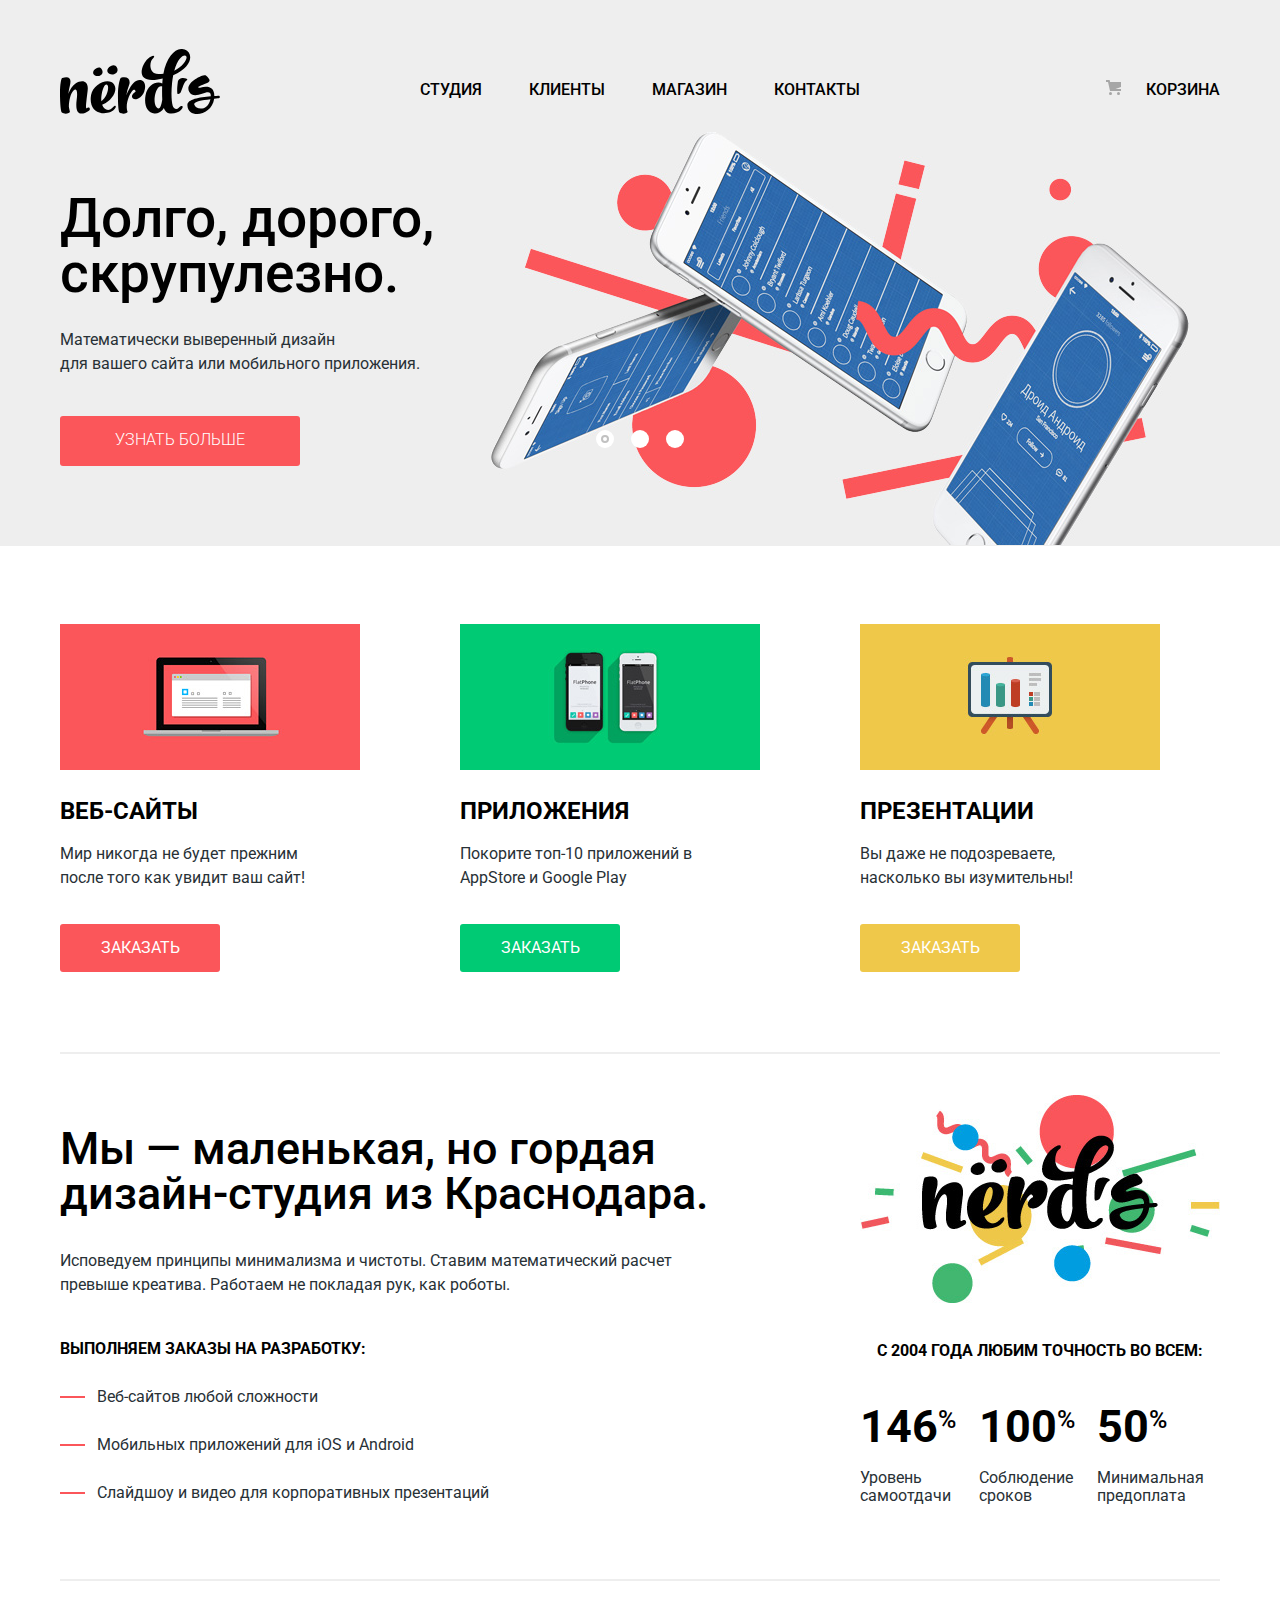
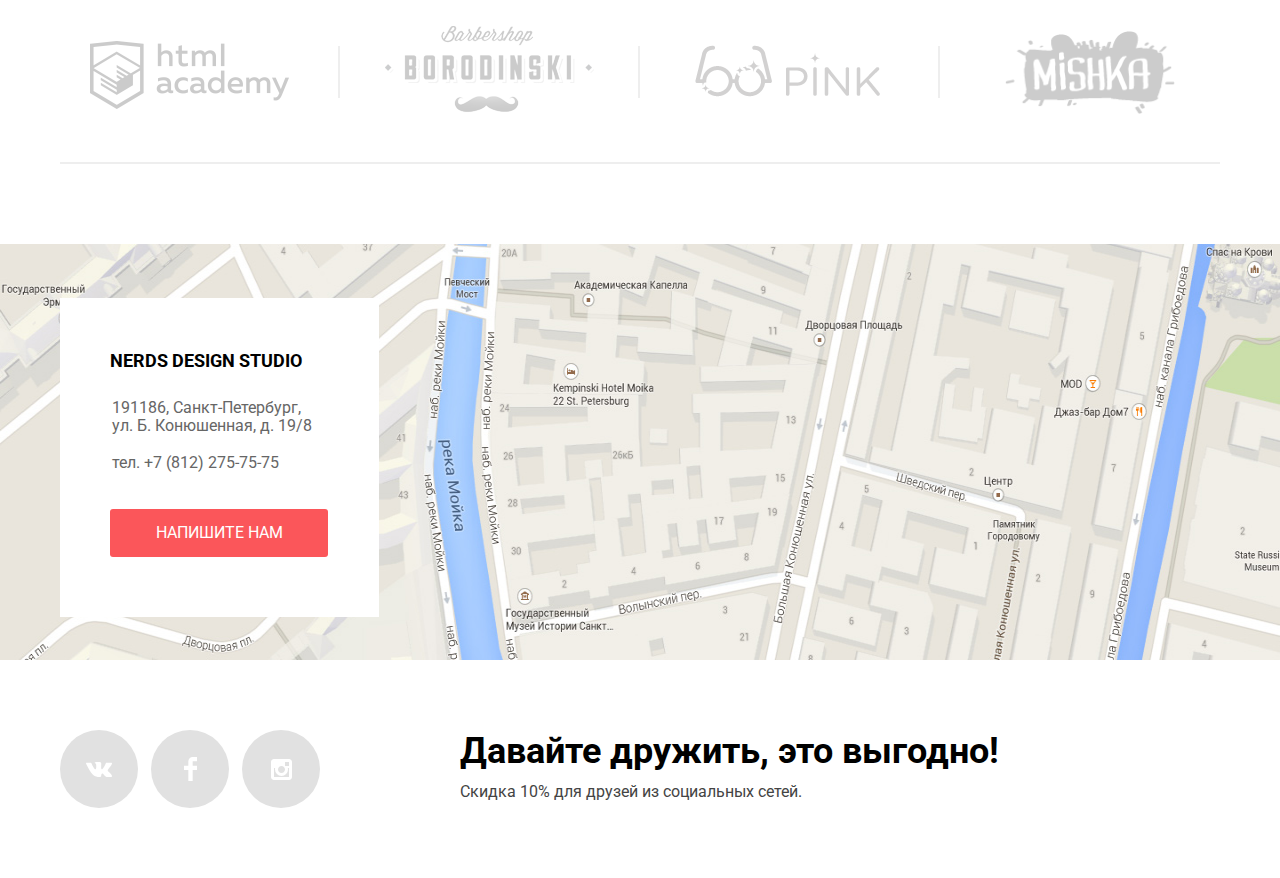
==== index.html @ dc2306a4 "переименовала файлы min" ====
<!DOCTYPE html>
<html lang="ru">
  <head>
    <meta charset="utf-8">
    <title>HTML Academy: Нёрдс</title>
    <link href="https://fonts.googleapis.com/css?family=Roboto:400,500,700&amp;subset=cyrillic" rel="stylesheet">
    <link href="css/normalize.css" rel="stylesheet">
    <link href="css/style.min.css" rel="stylesheet">
  </head>
  <body>
    <header class="main-header">
      <div class="container">
        <nav class="main-navigation">
          <a class="nerds-logo">
            <img src="img/svg-nerds/nerds-logo.svg" width="160" height="65" alt="Логотип дизайнерской студии Nerd's">
          </a>
          <ul class="main-navigation-list">
            <li class="main-navigation-item">
              <a class="main-navigation-link" href="#">Студия</a>
            </li>
            <li class="main-navigation-item">
              <a class="main-navigation-link" href="#">Клиенты</a>
            </li>
            <li class="main-navigation-item">
              <a class="main-navigation-link" href="catalog.html">Магазин</a>
            </li>
            <li class="main-navigation-item">
              <a class="main-navigation-link" href="#">Контакты</a>
            </li>
          </ul>
          <ul class="cart-navigation-list">
            <li>
              <a class="cart-navigation-link" href="#">Корзина</a>
            </li>
          </ul>
        </nav>
        <section class="preview">
          <h2 class="visually-hidden">Наши принципы</h2>
          <div class="container-slider container">
            <input type="radio" id="btn-first" name="toggle" checked>
            <input type="radio" id="btn-second" name="toggle">
            <input type="radio" id="btn-third" name="toggle">
          <div class="container-slider-controls">
            <label for="btn-first"></label>
            <label for="btn-second"></label>
            <label for="btn-third"></label>
          </div>
          <div class="slider-items">
            <div class="slider-item">
              <section class="features">
                <div class="slide-wrapper">
                  <h3 class="features-header">Долго, дорого, скрупулезно.</h3>
                  <p class="text text-slider">Математически выверенный дизайн <br> для вашего сайта или мобильного
                    приложения.</p>
                  <a class="button slider-button" href="#">Узнать больше</a>
                </div>
                <div class="slide-img-wrapper">
                  <img src="img/slide1.jpg" width="698" height="413" alt="Картинка первого слайда">
                </div>
              </section>
            </div>
            <div class="slider-item">
              <section class="features">
                <div class="slide-wrapper">
                  <h3 class="features-header">Любим математику как никто другой</h3>
                  <p class="text">Никакого креатива, только математические формулы для расчета идеальных пропорций.</p>
                  <a class="button slider-button" href="#">Узнать больше</a>
                </div>
                <div class="slide-img-wrapper">
                  <img src="img/slide2.jpg" width="649" height="430" alt="Картинка второго слайда">
                </div>
              </section>
            </div>
            <div class="slider-item">
              <section class="features">
                <div class="slide-wrapper">
                  <h3 class="features-header">Только ночь, только хардкор</h3>
                  <p class="text">Работать днем, как все? Мы против этого. Ближе к полуночи работа только начинается.</p>
                  <a class="button slider-button" href="#">Узнать больше</a>
                </div>
                <div class="slide-img-wrapper">
                  <img src="img/slide3.jpg" width="759" height="411" alt="Картинка третьего слайда">
                </div>
              </section>
            </div>
          </div>
        </section>
      </div>
    </header>
    <main>
      <h1 class="visually-hidden">Дизайн-студия Nerd's</h1>
      <div class="container">
        <section class="cards-wrapper container">
          <h2 class="visually-hidden">Наши работы</h2>
          <ul class="cards-wrapper-list">
            <li class="cards-wrapper-item">
              <div class="cards-image">
                <img src="img/webheader.jpg" width="300" height="146" alt="Веб-сайты">
              </div>
              <h3>Веб-сайты</h3>
              <p class="text">Мир никогда не будет прежним после того как увидит ваш сайт!</p>
              <a class="button button-red" href="#">Заказать</a>
            </li>
            <li class="cards-wrapper-item">
              <div class="cards-image">
                <img src="img/appheader.jpg" width="300" height="146" alt="Приложения">
              </div>
              <h3>Приложения</h3>
              <p class="text">Покорите топ-10 приложений в AppStore и Google Play</p>
              <a class="button button-green" href="#">Заказать</a>
            </li>
            <li class="cards-wrapper-item">
              <div class="cards-image">
                <img src="img/presentheader.jpg" width="300" height="146" alt="Презентации">
              </div>
              <h3>Презентации</h3>
              <p class="text">Вы даже не подозреваете, насколько вы изумительны!</p>
              <a class="button button-yellow" href="#">Заказать</a>
            </li>
          </ul>
        </section>
        <section class="about-us container">
          <h2 class="visually-hidden">О нас</h2>
          <div class="about-us-left">
            <h3>Мы &#8212; маленькая, но гордая дизайн-студия из Краснодара.</h3>
            <p class="text">Исповедуем принципы минимализма и чистоты. Ставим математический расчет превыше креатива. Работаем не покладая рук, как роботы.</p>
            <p class="text-bold">Выполняем заказы на разработку:</p>
            <ul class="about-us-list">
              <li class="text text-order">Веб-сайтов любой сложности</li>
              <li class="text text-order">Мобильных приложений для iOS и Android</li>
              <li class="text text-order">Слайдшоу и видео для корпоративных презентаций</li>
            </ul>
          </div>
          <div class="about-us-right">
            <img src="img/nerds-illustration.jpg" width="360" height="208" alt="Логотип Nerds">
            <p class="text-bold">С 2004 года любим точность во всем:</p>
            <ul class="our-advantages-list">
              <li>
                <p class="numbers">146
                  <span class="sup">%</span>
                </p>
                <p class="text text-small">Уровень самоотдачи</p>
              </li>
              <li>
                <p class="numbers">100
                  <span class="sup">%</span>
                </p>
                <p class="text text-small">Соблюдение сроков</p>
              </li>
              <li>
                <p class="numbers">50
                  <span class="sup">%</span>
                </p>
                <p class="text text-small">Минимальная предоплата</p>
              </li>
            </ul>
          </div>
        </section>
        <section class="partners">
          <h2 class="visually-hidden">Наши партнеры</h3>
          <ul class="partners-list">
            <li class="partners-item">
              <a class="partners-link" href="https://htmlacademy.ru/intensive/htmlcss">
                <img src="img/htmlacademy.png" width="199" height="68" alt="Логотип htmlacademy">
              </a>
            </li>
            <li class="partners-item partners-item-line">
              <a class="partners-link partners-link-1" href="#">
                <img src="img/borodinski.png" width="209" height="90" alt="Логотип barbershop Borodinski">
              </a>
            </li>
            <li class="partners-item partners-item-line">
              <a class="partners-link partners-link-2" href="#">
                <img src="img/pink.png" width="185" height="52" alt="Логотип Pink">
              </a>
            </li>
            <li class="partners-item partners-item-line">
              <a class="partners-link partners-link-3" href="#">
                <img src="img/mishka.png" width="173" height="84" alt="Логотип Mishka">
              </a>
            </li>
          </ul>
        </section>
      </div>
      <section class="contacts-wrapper">
        <h2 class="visually-hidden">Контактная информация</h2>
        <div class="map">
          <iframe src="https://www.google.com/maps/embed?pb=!1m18!1m12!1m3!1d1998.6037999040354!2d30.322010416394033!3d59.938716271971415!2m3!1f0!2f0!3f0!3m2!1i1024!2i768!4f13.1!3m3!1m2!1s0x4696310fca5ba729%3A0xea9c53d4493c879f!2sBolshaya+Konyushennaya+ul.%2C+19%2C+Sankt-Peterburg%2C+Russia%2C+191186!5e0!3m2!1sen!2s!4v1441888483426" width="1440" height="440" allowfullscreen></iframe>
          <figure class="map-image">
            <img class="map-image-item" src="img/map.jpg" width="1440" height="416" alt="адрес">
          </figure>
        </div>
        <div class="container">
          <section class="contacts">
            <h3>NERDS DESIGN STUDIO</h3>
            <p class="contacts-text text-small">191186, Санкт-Петербург, ул. Б. Конюшенная, д. 19/8</p>
            <p class="contacts-text text-small">тел. +7 (812) 275-75-75</p>
            <a class="button contacts-button" href="#">Напишите нам</a>
          </section>
        </div>
      </section>
    </main>
    <footer class="main-footer">
      <section class="footer-social container">
        <ul class="footer-social-list">
          <li>
            <a class="footer-social-link" href="#">
              <span class="visually-hidden">Вконтакте</span>
              <img src="img/svg-nerds/vk-icon.svg" width="26" height="15" alt="ВКонтакте">
            </a>
          </li>
          <li>
            <a class="footer-social-link" href="#">
              <span class="visually-hidden">Фейсбук</span>
              <img src="img/svg-nerds/fb-icon.svg" width="13" height="22" alt="Фейсбук">
            </a>
          </li>
          <li>
            <a class="footer-social-link" href="#">
              <span class="visually-hidden">Инстаграм</span>
              <img src="img/svg-nerds/insta-icon.svg" width="21" height="21" alt="Инстаграм">
            </a>
          </li>
        </ul>
        <div class="footer-social-wrapper">
          <p class="footer-social-main">Давайте дружить, это выгодно!</p>
          <p class="footer-social-text">Скидка 10% для друзей из социальных сетей.</p>
        </div>
      </section>
    </footer>
    <section class="modal modal-write-us">
      <div class="write-us-wrapper">
        <h2 class="write-us-title">Напишите нам</h2>
        <form class="write-us-form" action="https://echo.htmlacademy.ru" method="post">
          <p class="write-us-item">
            <label for="write-us-name">Ваше имя:</label>
            <input id="write-us-name" type="text" name="name" placeholder="Имя Фамилия">
          </p>
          <p class="write-us-item">
            <label for="write-us-email">Ваш e-mail:</label>
            <input id="write-us-email" type="email" name="email" placeholder="email@example.com">
          </p>
          <p class="write-us-item">
            <label for="write-us-letter">Текст письма:</label>
            <textarea id="write-us-letter" name="text">В свободной форме</textarea>
          </p>
          <button class="button write-us-button" type="submit">Отправить</button>
        </form>
        <button class="modal-close" type="button">Закрыть</button>
      </div>
    </section>
    <script src="js/popup.min.js"></script>
  </body>
</html>
---- css/style.min.css ----
.button,.by-feature a,.cards-wrapper h3,.cart-navigation-link,.contacts h3,.form legend,.item-info h3,.main-navigation-link,.pagination-item a,.text-bold,.text-filter span{text-transform:uppercase}.button,.footer-social-link,.pagination-item a,.partners-link,.projects-item,.text-sorting-link:not([href]),a{text-decoration:none}.cart-navigation-link::before,.main-navigation-link:not([href])::after,.modal-close::before,.partners-item-line::before,.project-header,.text-order:before{content:""}body{margin:0;padding:0;font-size:16px;line-height:18px;font-family:Roboto,Arial,sans-serif;color:#000;background-color:#fff}img{max-width:100%;height:auto}.visually-hidden:not(:focus):not(:active),input[type=checkbox].visually-hidden,input[type=radio].visually-hidden{position:absolute;width:1px;height:1px;margin:-1px;padding:0;overflow:hidden;white-space:nowrap;border:0;clip:rect(0,0,0,0);-webkit-clip-path:inset(100%);clip-path:inset(100%)}.container{width:1160px;margin:0 auto}.container-slider,.main-header{background-color:#eee}.main-header{padding-top:49px}.main-navigation{display:flex}.cart-navigation-list,.main-navigation-list{display:flex;margin:0 0 0 200px;padding:26px 0 0;list-style:none}.main-navigation-list{justify-content:space-between;width:440px}.cart-navigation-list{justify-content:flex-end;width:160px}.cart-navigation-link,.main-navigation-link{font-weight:500;font-size:16px;line-height:30px;color:#000;text-decoration:none}.cart-navigation-link:focus,.cart-navigation-link[href]:hover,.main-navigation-link:focus,.main-navigation-link[href]:hover{color:#fb565a}.cart-navigation-link[href]:active,.main-navigation-link[href]:active{color:#a6a6a6}.main-navigation-link:not([href]){position:relative}.main-navigation-link:not([href])::after{position:absolute;bottom:0;left:0;display:block;width:100%;height:2px;margin-bottom:-10px;background-color:#fb565a}.cart-navigation-list .cart-navigation-link{position:relative;padding-left:40px}.cart-navigation-link::before{position:absolute;top:0;left:0;width:15px;height:15px;background-image:url(../img/svg-nerds/cart-icon.svg);background-repeat:no-repeat;background-position:0 0}.cards-wrapper-list li:nth-child(1),.cards-wrapper-list li:nth-child(2),.cards-wrapper-list li:nth-child(3){background-repeat:no-repeat;background-position:top left}.container-slider{position:relative;width:1160px;min-height:428px}.container-slider input[type=radio]{position:absolute;z-index:100;opacity:0}.container-slider-controls{position:absolute;bottom:98px;left:50%;z-index:1000;display:flex;justify-content:space-between;width:88px;height:18px;margin-left:-44px}.container-slider-controls label{position:relative;display:inline-block;width:18px;height:18px;vertical-align:top;background-color:#fff;border-radius:50%;cursor:pointer}#btn-first:checked~.container-slider-controls label[for=btn-first]::after,#btn-second:checked~.container-slider-controls label[for=btn-second]::after,#btn-third:checked~.container-slider-controls label[for=btn-third]::after{content:"";position:absolute;top:5px;left:5px;width:4px;height:4px;background-color:#fff;border:2px solid #c1c1c1;border-radius:50%}.features,.slider-item{width:100%;height:100%}.slider-item{position:absolute;top:0;left:0;display:none}.features{position:relative;display:flex}.slide-wrapper{position:absolute;top:0;z-index:2;width:530px;padding-top:73px}.slide-img-wrapper{position:absolute;top:5px;right:20px;left:400px;z-index:0;display:flex;justify-content:center;align-items:center;width:760px;min-height:430px}#btn-first:checked~.slider-items .slider-item:nth-child(1),#btn-second:checked~.slider-items .slider-item:nth-child(2),#btn-third:checked~.slider-items .slider-item:nth-child(3){display:block}.features-header{margin:0;font-weight:500;font-size:55px;line-height:55px;color:#000}.text{margin:0;font-weight:400;font-size:16px;line-height:24px;color:#283136}.slider-item h3{margin-bottom:27px}.slider-item p{margin-bottom:40px}.button{display:flex;flex-wrap:wrap;justify-content:center;width:200px;padding:15px 0;font:inherit;font-size:16px;line-height:18px;text-align:center;color:#fff;background-color:#fb565a;border:none;border-radius:3px}.button-green:active,.button-red:active,.button-yellow:active,.button:active{color:rgba(255,255,255,.3);box-shadow:inset 0 3px 0 rgba(0,1,1,.1)}.about-us,.partners{border-top:2px solid #eee}.button:focus,.button:hover{background-color:#e74246}.button:active{background-color:#d7373b}.slider-button{width:240px;height:20px;font-weight:300;text-align:center}.button-red{width:160px}.button-red:focus,.button-red:hover{background-color:#e74246}.button-red:active{background-color:#d7373b}.button-green{width:160px;background-color:#00ca74}.button-green:focus,.button-green:hover{background-color:#00bc6c}.button-green:active{background-color:#00aa62}.button-yellow{width:160px;background-color:#efc84a}.button-yellow:focus,.button-yellow:hover{background-color:#eab534}.button-yellow:active{background-color:#e5a722}.cards-wrapper{padding-top:78px;padding-bottom:80px}.cards-wrapper h3{margin:22px 0 16px;font-weight:700;font-size:24px;line-height:30px}.cards-wrapper p{width:255px;margin:0;padding-bottom:34px}.cards-wrapper-list{display:flex;margin:0;padding:0;list-style:none}.cards-wrapper-list li{width:300px;min-height:348px;margin-left:100px}.cards-wrapper-list li:nth-child(1){margin-left:0}.about-us{display:flex;flex-direction:row;justify-content:space-between;align-items:center;width:1160px;margin:auto;padding-bottom:74px}.about-us-left{width:660px}.about-us h3{margin:0 0 33px;padding-top:72px;font-weight:500;font-size:45px;line-height:45px}.text-bold{margin:40px 0 24px;font-weight:700;font-size:16px;line-height:24px}.about-us-list{margin:0;padding:0;list-style:none}.about-us-list li{margin-bottom:24px;padding-left:42px}.about-us-list li:last-child{margin-bottom:0}.about-us-right{width:360px;padding-top:40px}.about-us-right .text-bold{margin-top:32px;text-align:center}.text-order{position:relative;margin:0 0 24px -5px;padding:0}.text-order:before{position:absolute;top:11px;left:5px;width:25px;height:2px;background-color:#fb565a}.text-small{font-size:16px;line-height:18px}.sup{position:absolute;top:-7px;font-weight:500;font-size:25px}.our-advantages-list{display:flex;justify-content:space-between;width:345px;margin:0;padding:7px 0 0;list-style:none}.our-advantages-list li{width:100px}.our-advantages-list li:last-child{width:108px}.numbers{position:relative;margin:0 0 10px;font-weight:700;font-size:45px;line-height:65px;white-space:nowrap}.partners{margin:0 0 80px;padding-top:40px;padding-bottom:42px;border-bottom:2px solid #eee}.partners-list{display:flex;flex-wrap:wrap;margin:0;padding:0;list-style:none}.partners-link{display:block;margin-top:20px;padding:0 30px;opacity:.2}.partners-item{position:relative;width:260px;margin:0 40px 0 0;padding:0}.partners-item:first-child{margin-left:0}.partners-item:last-child{margin-right:0}.partners-link:focus,.partners-link:hover{opacity:1}.partners-link:active{opacity:.1}.partners-link-1{display:block;margin-top:5px;padding:0 25px}.partners-link-2{display:block;margin-top:24px;padding:0 35px}.partners-link-3{display:block;margin-top:10px;padding:0 45px}.partners-item-line::before{position:absolute;top:25px;left:-22px;width:2px;height:52px;background-color:#eee}.contacts-wrapper,.map{position:relative}.contacts-wrapper-catalog{padding-top:60px}.map{height:416px}.map iframe{position:absolute;z-index:2;width:100%;height:416px;border:none}.map-image{width:100%;height:100%;margin:0;padding:0;vertical-align:middle;text-align:center}.map-image-item{height:416px}.contacts{position:absolute;top:54px;z-index:5;box-sizing:border-box;width:319px;height:319px;padding:0 50px;background-color:#fff}.contacts-catalog{margin-top:60px}.contacts h3{margin:48px 0 23px;font-weight:700;font-size:18px;line-height:30px}.contacts-text{margin:0 0 19px;padding-right:5px;padding-left:2px;font-weight:400;font-size:16px;line-height:18px;color:#666}.contacts-button{width:218px;margin-top:37px}.catalog-footer{margin-top:60px}.footer-social{display:flex;padding:70px 0}.footer-social-list{display:flex;justify-content:space-between;width:260px;margin:0 140px 0 0;padding:0;list-style:none}.footer-social-link{display:flex;justify-content:center;align-items:center;width:78px;height:78px;background-color:#e1e1e1;border-radius:50%}.footer-social-link:focus,.footer-social-link:hover{background-color:#e74246}.footer-social-link:active{background-color:#d7373b;box-shadow:inset 0 3px 0 0 #c13135}.footer-social-link:active img{opacity:.3}.footer-social-wrapper{width:560px}.footer-social-main{margin:3px 0 12px;font-weight:700;font-size:36px;line-height:36px;color:#000}.footer-social-text{margin:0;font-weight:400;font-size:16px;line-height:22px;color:#444}.nerds-logo[href]:focus,.nerds-logo[href]:hover{opacity:.8}.nerds-logo[href]:active{opacity:.3}.caption-catalog{padding-top:73px;padding-bottom:110px;text-align:center;background-color:#eee}.catalog-main-wrapper{display:flex;padding-top:58px;padding-bottom:60px}.form{width:260px;margin-right:140px}.fieldset-wrapper-first{margin-top:-5px;text-transform:uppercase}.form fieldset{margin:0;padding:0;border:none}.form ul{margin:0;padding:0;list-style:none}.filter-scroll-range{width:260px;margin-top:50px;margin-bottom:52px}.filter-scroll-controls{position:relative;height:80px;margin-bottom:15px;padding:0 20px;overflow:hidden;background-color:#eee;border-radius:5px}.filter-scroll-controls .scale{height:2px;margin-top:39px;background-color:#d7dcde}.filter-scroll-controls .bar{height:2px;background-color:#00ca74}.bar{width:70%}.filter-scroll-controls .toggle{position:absolute;top:30px;left:18px;width:4px;height:4px;background-color:#ababab;border:8px solid #fff;border-radius:50%;box-shadow:0 2px 1px 0 #cfcfcf;cursor:pointer}.filter-scroll-controls .max-toggle{left:160px}.price-controls{display:flex;justify-content:space-between}.price-controls input{width:60px;margin-left:10px;padding:8px 10px;font:inherit;font-weight:400;font-size:16px;line-height:22px;text-align:center;color:#283136;background:#f1f1f1;border:none;border-radius:5px}.fieldset-wrapper-second{margin-bottom:45px}.filter-input{margin-top:19px;padding-left:36px}.filter-input-radio{position:relative}.filter-input-radio:focus,.filter-input-radio:hover{color:#000}.filter-input-radio:disabled{color:rgba(40,49,54,.3)}.filter-input-radio input[type=radio]+.radio-indicator{position:absolute;top:-3px;left:-36px;width:25px;height:25px;background-image:url(../img/svg-nerds/radio-off.svg);background-repeat:no-repeat;background-position:0 0;opacity:.4}.filter-input-radio input[type=radio]:focus+.radio-indicator,.filter-input-radio input[type=radio]:hover+.radio-indicator{opacity:1}.filter-input-radio input[type=radio]:disabled+.radio-indicator{opacity:.1}.filter-input-radio input[type=radio]:checked+.radio-indicator{position:absolute;top:-3px;left:-36px;width:25px;height:25px;background-image:url(../img/svg-nerds/radio-on.svg);background-repeat:no-repeat;background-position:0 0;opacity:.4}.filter-input-radio input[type=radio]:checked:focus+.radio-indicator,.filter-input-radio input[type=radio]:checked:hover+.radio-indicator{opacity:1}.filter-input-radio input[type=radio]:checked:disabled+.radio-indicator{opacity:.1}.filter-input-checkbox{position:relative}.filter-input-checkbox:focus,.filter-input-checkbox:hover{color:#000}.filter-input-checkbox:disabled{color:rgba(40,49,54,.3)}.filter-input-checkbox input[type=checkbox]+.checkbox-indicator{position:absolute;top:-2px;left:-36px;width:23px;height:23px;background-image:url(../img/svg-nerds/checkbox-off.svg);background-repeat:no-repeat;background-position:0 0;opacity:.4}.filter-input-checkbox input[type=checkbox]:focus+.checkbox-indicator,.filter-input-checkbox input[type=checkbox]:hover+.checkbox-indicator{opacity:1}.filter-input-checkbox input[type=checkbox]:disabled+.checkbox-indicator{opacity:.1}.filter-input-checkbox input[type=checkbox]:checked+.checkbox-indicator{position:absolute;top:-2px;left:-36px;width:27px;height:23px;background-image:url(../img/svg-nerds/checkbox-on.svg);background-repeat:no-repeat;background-position:0 0;opacity:.4}.presentation-item,.presentation-item:hover{background-position:top left;background-repeat:no-repeat}.filter-input-checkbox input[type=checkbox]:checked:focus+.checkbox-indicator,.filter-input-checkbox input[type=checkbox]:checked:hover+.checkbox-indicator{opacity:1}.filter-input-checkbox input[type=checkbox]:checked:disabled+.checkbox-indicator{opacity:.1}.form legend{font-weight:700;font-size:18px;line-height:30px}.form label{font-weight:400;font-size:16px;line-height:20px;color:#283136}.button-form{width:258px;margin:50px 40px 0 0;padding-right:10px;padding-left:9px;font-weight:500;color:#000;background-color:#eee}.button-form:focus,.button-form:hover{background-color:#dfdfdf}.button-form:active{color:rgba(0,0,0,.3);background-color:#d5d5d5;outline:0;box-shadow:inset 0 3px 0 rgba(0,1,1,.1)}.container-wrapper{display:flex;flex-basis:360px;justify-content:space-between;align-items:baseline;-webkit-box-align:baseline;-webkit-box-pack:justify;-ms-flex-align:baseline;-ms-flex-pack:justify;-ms-flex-preferred-size:360px}.text-sort{display:flex;margin:0;padding:0;list-style:none}.text-filter{display:flex;justify-content:space-between;width:762px;min-height:55px;margin:0 0 20px;padding:0;-webkit-box-pack:justify;-ms-flex-pack:justify}.text-filter span{font-weight:700;font-size:18px;line-height:30px;color:#000;margin:-5px 0 0;padding:0}.by-feature a{font-weight:400;font-size:14px;line-height:18px;color:#000}.text-sorting-item{padding-right:20px}.text-sorting-link[href]{opacity:.3}.text-sorting-link[href]:focus,.text-sorting-link[href]:hover{opacity:.6}.text-sorting-link[href]:active{opacity:1}.text-sorting-link:not([href]){font-weight:200;font-size:14px;line-height:18px;color:#000}.by-order a{display:flex;width:11px;height:10px;margin-left:19px;opacity:.3}.text-sorting-item-down a{background-image:url(../img/svg-nerds/icon-down-dir.svg);background-repeat:no-repeat;opacity:1}.text-sorting-up a{background-image:url(../img/svg-nerds/icon-up-dir-hover.svg);background-repeat:no-repeat}.text-sorting-up a:focus,.text-sorting-up a:hover{opacity:.6}.text-sorting-up a:active{opacity:1}.presentation{width:800px;margin:0;padding:0}.presentation-list{display:flex;flex-wrap:wrap;margin:0;padding:0 0 20px;list-style:none}.presentation-item{position:relative;box-sizing:border-box;width:360px;height:616px;margin-right:40px;margin-bottom:35px;padding-top:38px;background-image:url(../img/svg-nerds/grayheader.svg)}.presentation-item:hover{background-image:url(../img/svg-nerds/blackheader.svg);box-shadow:0 6px 15px rgba(0,1,1,.25)}.presentation-item:nth-child(2n){margin-right:0}.presentation-item img{display:block;width:360px;height:574px}.project-header{bottom:0;left:0;width:100%;height:2px;position:relative}.projects-item{color:#000}.project-button{margin:0 auto 43px;cursor:pointer}.project-button:hover{background-color:#e74246}.project-button:focus{color:rgba(223,219,219,1);background-color:#d7373b;box-shadow:inset 0 3px 0 rgba(0,1,1,.1)}.item-info,.pagination-item a{background-color:#eee;box-sizing:border-box}.item-info{position:absolute;bottom:1px;left:0;z-index:15;display:none;width:360px;min-height:231px;padding:0 80px}.presentation-item:hover .item-info{display:block}.item-info h3{margin:32px 0 38px;font-weight:700;font-size:18px;line-height:30px;text-align:center}.item-info p,.pagination-item a{font-size:16px;line-height:18px}.item-info p{margin:0 0 30px;font-weight:400;text-align:center;color:#666}.pagination-list{display:flex;margin:0;padding:0;list-style:none}.pagination-item{margin-right:11px}.pagination-item a{display:inline-block;height:50px;padding:16px 21px 0;font-weight:500;vertical-align:top;color:#000;border-radius:3px}.pagination-item a:focus,.pagination-item a:hover{background-color:#dfdfdf}.pagination-item a:active{color:rgba(0,0,0,.3);background-color:#d5d5d5;box-shadow:inset 0 3px 0 rgba(0,1,1,.1)}.pagination-item .pagination-item-current{height:50px;padding:13px 18px 0;background-color:#fff;border:3px solid #dbdbdb}.pagination-item .pagination-item-current:focus,.pagination-item .pagination-item-current:hover{color:#000;background-color:#fff;border:3px solid #dbdbdb}.pagination-item .pagination-item-next{width:260px;text-align:center}@-webkit-keyframes shake{0%,100%{-webkit-transform:translateX(0);transform:translateX(0)}10%,30%,50%,70%,90%{-webkit-transform:translateX(-10px);transform:translateX(-10px)}20%,40%,60%,80%{-webkit-transform:translateX(10px);transform:translateX(10px)}}@keyframes shake{0%,100%{-webkit-transform:translateX(0);transform:translateX(0)}10%,30%,50%,70%,90%{-webkit-transform:translateX(-10px);transform:translateX(-10px)}20%,40%,60%,80%{-webkit-transform:translateX(10px);transform:translateX(10px)}}.modal{position:fixed;display:none;background-color:#fff;box-shadow:0 20px 40px rgba(0,1,1,.75)}.modal-write-us{bottom:100px;left:50%;z-index:5000;width:760px;margin-left:-480px;padding:66px 100px}.modal-show{display:block}.modal-error{-webkit-animation:shake .8s;animation:shake .8s}.write-us-wrapper{position:relative;width:100%;height:100%}.write-us-title{margin:0 0 35px;font-weight:500;font-size:45px;line-height:45px;color:#000}.write-us-form{display:flex;flex-wrap:wrap;justify-content:space-between}.write-us-item{width:360px;margin:0 0 34px;font:inherit}.write-us-form p:nth-child(3){width:760px;margin-bottom:47px}.write-us-item label{display:block;margin:0 0 10px;font-weight:700;font-size:16px;line-height:18px;color:#000}.write-us-item input{box-sizing:border-box;width:360px;padding:14px 12px;border:2px solid #d7dcde;border-radius:5px}.write-us-item input:hover,.write-us-item textarea:hover{border-color:#b4b9bb}.write-us-item input:focus,.write-us-item textarea:focus{color:#000;border-color:#000;outline:0}.write-us-item input[type=text]::-webkit-input-placeholder{color:rgba(68,68,68,.5)}.write-us-item input[type=text]:-ms-input-placeholder{color:rgba(68,68,68,.5)}.write-us-item input[type=text]::-ms-input-placeholder{color:rgba(68,68,68,.5)}.write-us-item input[type=text]::placeholder{color:rgba(68,68,68,.5)}.write-us-item textarea{box-sizing:border-box;width:760px;min-height:118px;padding:11px 12px;color:rgba(68,68,68,.5);border:2px solid #d7dcde;border-radius:5px}.write-us-button{width:260px;text-align:center;border:none;cursor:pointer}.modal-close,.modal-close::before{position:absolute;width:21px;height:21px}.modal-close{top:13px;right:-10px;font-size:0;background-color:transparent;border:0}.modal-close::before{top:0;right:0;background-image:url(../img/svg-nerds/close-cross.svg);background-repeat:no-repeat;background-position:0 0;cursor:pointer;opacity:.3}.modal-close:hover::before{opacity:1}.modal-close:focus::before{opacity:.1}
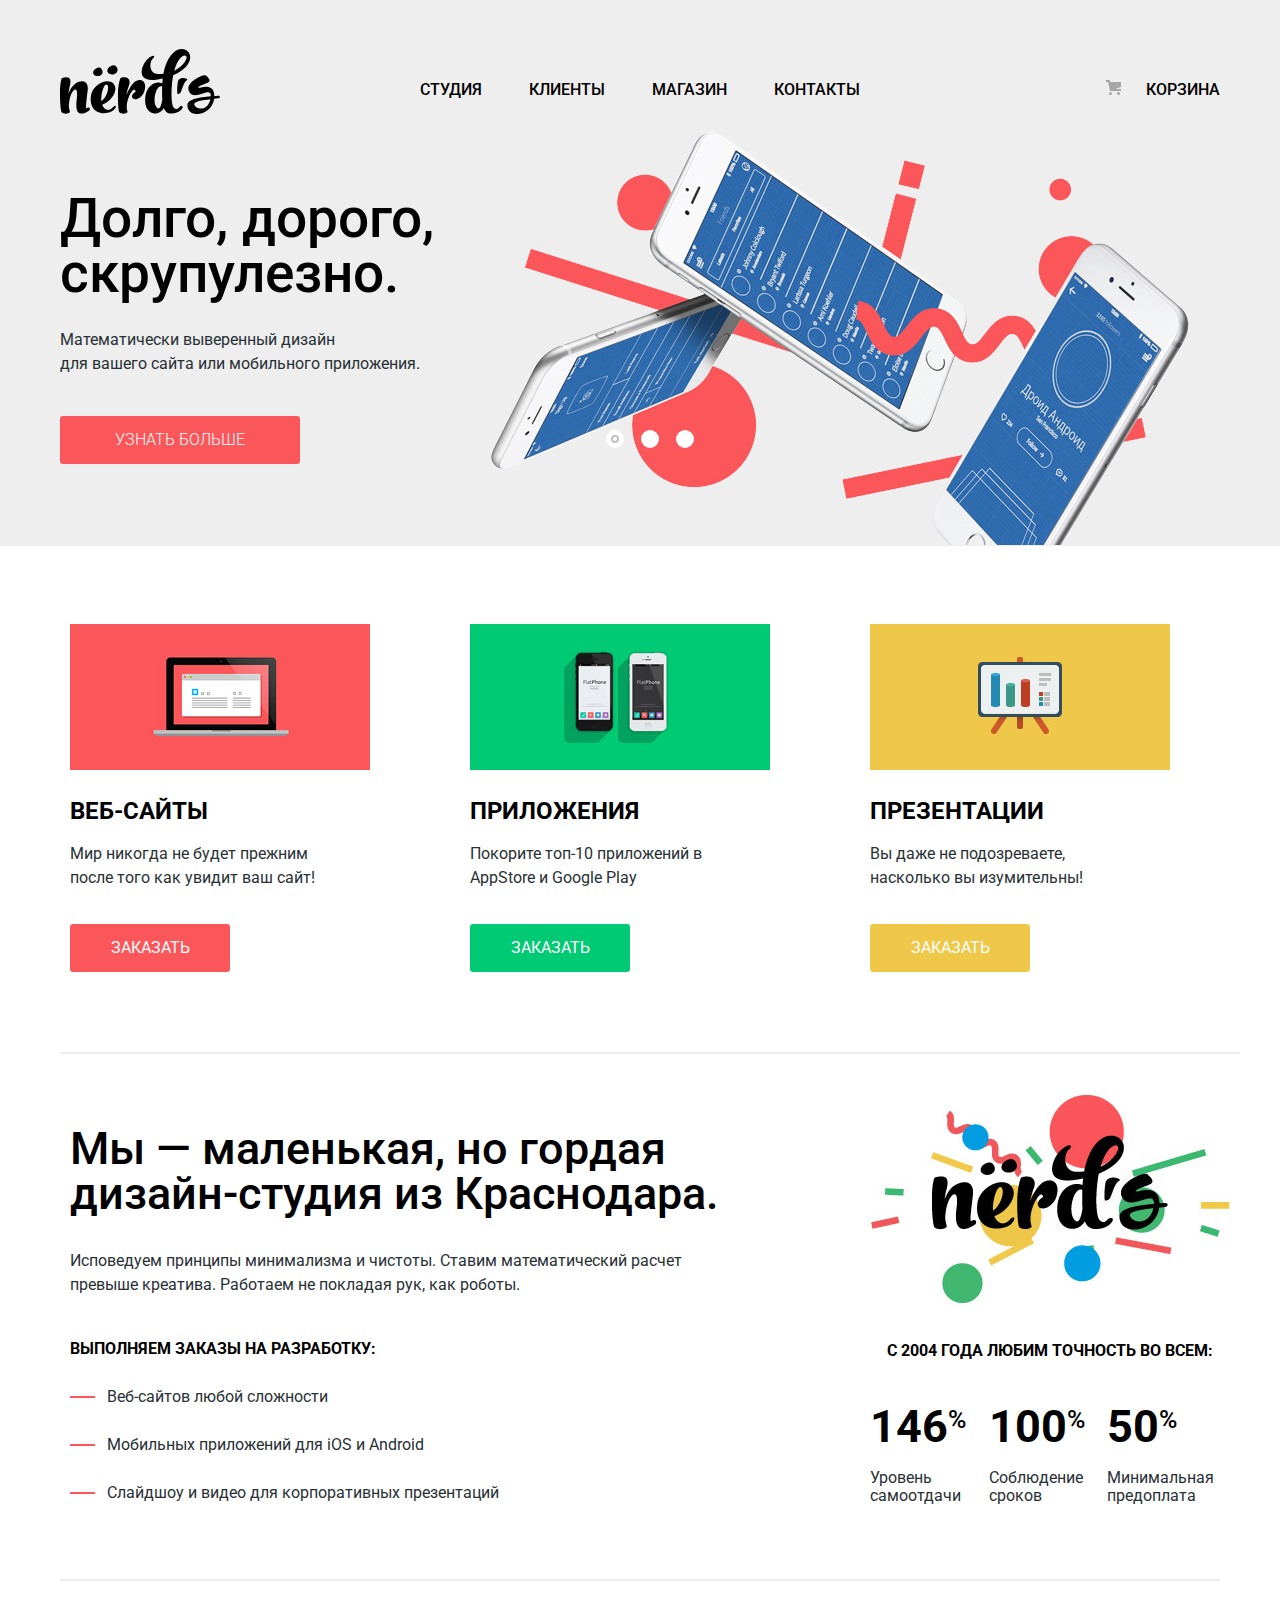
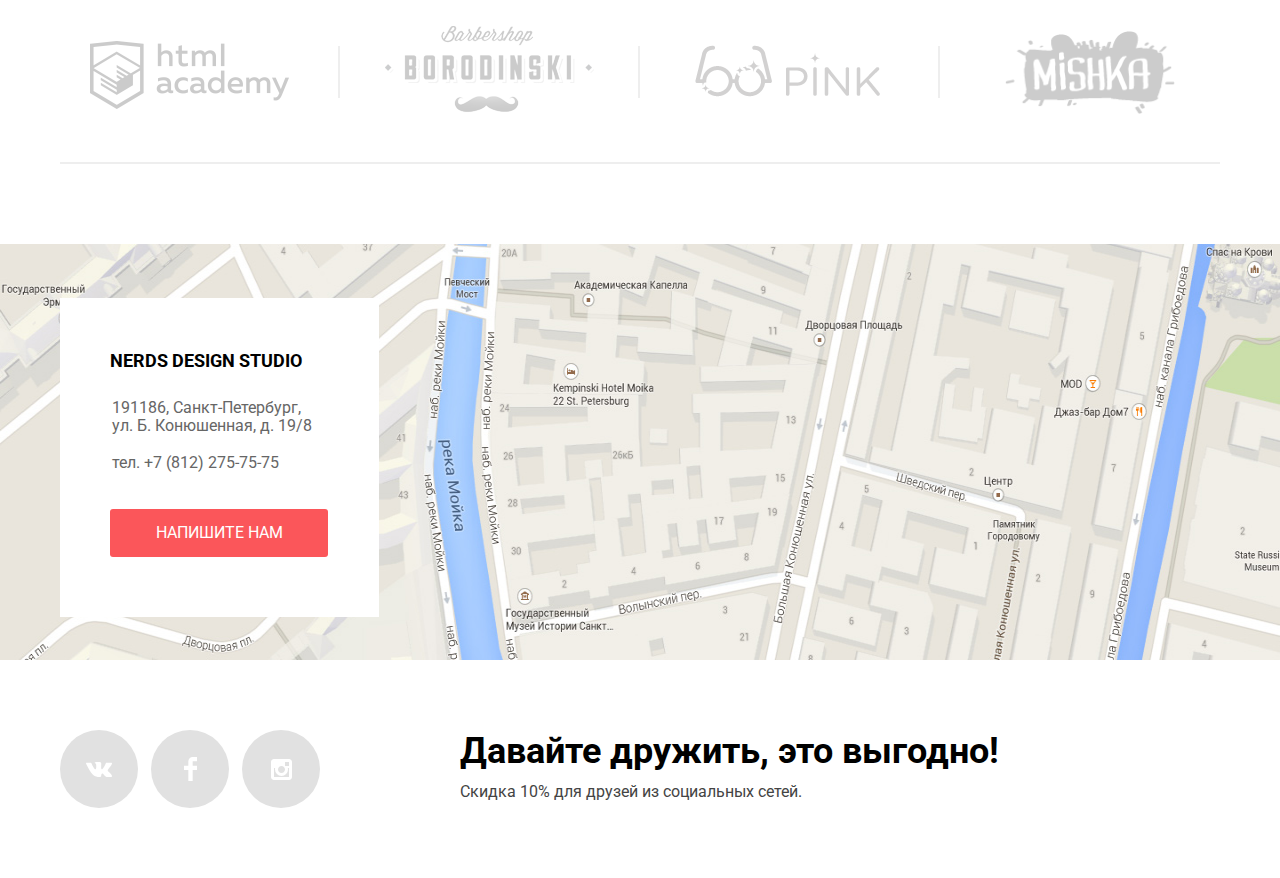
==== commit 1dfd0b98: "изменила ширину окна, кнопку и карточки" ====
--- a/index.html
+++ b/index.html
@@ -5,7 +5,7 @@
     <title>HTML Academy: Нёрдс</title>
     <link href="https://fonts.googleapis.com/css?family=Roboto:400,500,700&amp;subset=cyrillic" rel="stylesheet">
     <link href="css/normalize.css" rel="stylesheet">
-    <link href="css/style.min.css" rel="stylesheet">
+    <link href="css/style.css" rel="stylesheet">
   </head>
   <body>
     <header class="main-header">
@@ -40,48 +40,49 @@
             <input type="radio" id="btn-first" name="toggle" checked>
             <input type="radio" id="btn-second" name="toggle">
             <input type="radio" id="btn-third" name="toggle">
-          <div class="container-slider-controls">
-            <label for="btn-first"></label>
-            <label for="btn-second"></label>
-            <label for="btn-third"></label>
-          </div>
-          <div class="slider-items">
-            <div class="slider-item">
-              <section class="features">
-                <div class="slide-wrapper">
-                  <h3 class="features-header">Долго, дорого, скрупулезно.</h3>
-                  <p class="text text-slider">Математически выверенный дизайн <br> для вашего сайта или мобильного
+            <div class="container-slider-controls">
+              <label for="btn-first"></label>
+              <label for="btn-second"></label>
+              <label for="btn-third"></label>
+            </div>
+            <div class="slider-items">
+              <div class="slider-item">
+                <section class="features">
+                  <div class="slide-wrapper">
+                    <h3 class="features-header">Долго, дорого, скрупулезно.</h3>
+                    <p class="text text-slider">Математически выверенный дизайн <br> для вашего сайта или мобильного
                     приложения.</p>
-                  <a class="button slider-button" href="#">Узнать больше</a>
-                </div>
-                <div class="slide-img-wrapper">
-                  <img src="img/slide1.jpg" width="698" height="413" alt="Картинка первого слайда">
-                </div>
-              </section>
-            </div>
-            <div class="slider-item">
-              <section class="features">
-                <div class="slide-wrapper">
-                  <h3 class="features-header">Любим математику как никто другой</h3>
-                  <p class="text">Никакого креатива, только математические формулы для расчета идеальных пропорций.</p>
-                  <a class="button slider-button" href="#">Узнать больше</a>
-                </div>
-                <div class="slide-img-wrapper">
-                  <img src="img/slide2.jpg" width="649" height="430" alt="Картинка второго слайда">
-                </div>
-              </section>
-            </div>
-            <div class="slider-item">
-              <section class="features">
-                <div class="slide-wrapper">
-                  <h3 class="features-header">Только ночь, только хардкор</h3>
-                  <p class="text">Работать днем, как все? Мы против этого. Ближе к полуночи работа только начинается.</p>
-                  <a class="button slider-button" href="#">Узнать больше</a>
-                </div>
-                <div class="slide-img-wrapper">
-                  <img src="img/slide3.jpg" width="759" height="411" alt="Картинка третьего слайда">
-                </div>
-              </section>
+                    <a class="button slider-button" href="#">Узнать больше</a>
+                  </div>
+                  <div class="slide-img-wrapper">
+                    <img src="img/slide1.jpg" width="698" height="413" alt="Картинка первого слайда">
+                  </div>
+                </section>
+              </div>
+              <div class="slider-item">
+                <section class="features">
+                  <div class="slide-wrapper">
+                    <h3 class="features-header">Любим математику как никто другой</h3>
+                    <p class="text">Никакого креатива, только математические формулы для расчета идеальных пропорций.</p>
+                    <a class="button slider-button" href="#">Узнать больше</a>
+                  </div>
+                  <div class="slide-img-wrapper">
+                    <img src="img/slide2.jpg" width="649" height="430" alt="Картинка второго слайда">
+                  </div>
+                </section>
+              </div>
+              <div class="slider-item">
+                <section class="features">
+                  <div class="slide-wrapper">
+                    <h3 class="features-header">Только ночь, только хардкор</h3>
+                    <p class="text">Работать днем, как все? Мы против этого. Ближе к полуночи работа только начинается.</p>
+                    <a class="button slider-button" href="#">Узнать больше</a>
+                  </div>
+                  <div class="slide-img-wrapper">
+                    <img src="img/slide3.jpg" width="759" height="411" alt="Картинка третьего слайда">
+                  </div>
+                </section>
+              </div>
             </div>
           </div>
         </section>
@@ -157,7 +158,7 @@
           </div>
         </section>
         <section class="partners">
-          <h2 class="visually-hidden">Наши партнеры</h3>
+          <h2 class="visually-hidden">Наши партнеры</h2>
           <ul class="partners-list">
             <li class="partners-item">
               <a class="partners-link" href="https://htmlacademy.ru/intensive/htmlcss">
@@ -202,6 +203,7 @@
     </main>
     <footer class="main-footer">
       <section class="footer-social container">
+        <h2 class="visually-hidden">Мы в соцсетях</h2>
         <ul class="footer-social-list">
           <li>
             <a class="footer-social-link" href="#">
@@ -249,6 +251,6 @@
         <button class="modal-close" type="button">Закрыть</button>
       </div>
     </section>
-    <script src="js/popup.min.js"></script>
+    <script src="js/popup.js"></script>
   </body>
 </html>--- a/css/style.css
+++ b/css/style.css
@@ -0,0 +1,1778 @@
+body {
+  margin: 0;
+  padding: 0;
+
+  font-size: 16px;
+  line-height: 18px;
+  font-family: "Roboto", "Arial", sans-serif;
+  color: #000000;
+
+  background-color: #ffffff;
+}
+
+a {
+  text-decoration: none;
+}
+
+img {
+  max-width: 100%;
+  height: auto;
+}
+
+.visually-hidden:not(:focus):not(:active),
+input[type="checkbox"].visually-hidden,
+input[type="radio"].visually-hidden {
+  position: absolute;
+
+  width: 1px;
+  height: 1px;
+  margin: -1px;
+  padding: 0;
+  overflow: hidden;
+
+  white-space: nowrap;
+
+  border: 0;
+
+  clip: rect(0, 0, 0, 0);
+          clip-path: inset(100%);
+
+  -webkit-clip-path: inset(100%);
+}
+
+.container {
+  width: 1160px;
+  margin: 0 auto;
+  padding-right: 10px;
+  padding-left: 10px;
+}
+
+.main-header,
+.container-slider {
+  background-color: #eeeeee;
+}
+
+.main-header {
+  padding-top: 49px;
+}
+
+.main-navigation {
+  display: -webkit-box;
+  display: -ms-flexbox;
+  display: flex;
+}
+
+.main-navigation-list,
+.cart-navigation-list {
+  display: -webkit-box;
+  display: -ms-flexbox;
+  display: flex;
+  margin: 0;
+  margin-left: 200px;
+  padding: 0;
+  padding-top: 26px;
+
+  list-style: none;
+}
+
+.main-navigation-list {
+  justify-content: space-between;
+  width: 440px;
+
+  -webkit-box-pack: justify;
+  -ms-flex-pack: justify;
+}
+
+.cart-navigation-list {
+  justify-content: flex-end;
+  width: 160px;
+
+  -webkit-box-pack: end;
+  -ms-flex-pack: end;
+}
+
+.main-navigation-link,
+.cart-navigation-link {
+  font-weight: 500;
+  font-size: 16px;
+  line-height: 30px;
+  color: black;
+  text-transform: uppercase;
+  text-decoration: none;
+}
+
+.main-navigation-link[href]:hover,
+.cart-navigation-link[href]:hover,
+.main-navigation-link:focus,
+.cart-navigation-link:focus {
+  color: #fb565a;
+}
+
+.main-navigation-link[href]:active,
+.cart-navigation-link[href]:active {
+  color: #a6a6a6;
+}
+
+.main-navigation-link:not([href]) {
+  position: relative;
+}
+
+.main-navigation-link:not([href])::after {
+  content: "";
+  position: absolute;
+  bottom: 0;
+  left: 0;
+
+  display: block;
+  width: 100%;
+  height: 2px;
+  margin-bottom: -10px;
+
+  background-color: #fb565a;
+}
+
+.cart-navigation-list .cart-navigation-link {
+  position: relative;
+
+  padding-left: 40px;
+}
+
+.cart-navigation-link::before {
+  content: "";
+  position: absolute;
+  top: 0;
+  left: 0;
+
+  width: 15px;
+  height: 15px;
+
+  background-image: url("../img/svg-nerds/cart-icon.svg");
+  background-repeat: no-repeat;
+  background-position: 0 0;
+}
+
+.container-slider {
+  position: relative;
+
+  width: 1160px;
+  min-height: 428px;
+}
+
+.container-slider input[type="radio"] {
+  position: absolute;
+  z-index: 100;
+
+  opacity: 0;
+}
+
+.container-slider-controls {
+  position: absolute;
+  bottom: 98px;
+  left: 50%;
+  z-index: 1000;
+
+  display: -webkit-box;
+  display: -ms-flexbox;
+  display: flex;
+  justify-content: space-between;
+  width: 88px;
+  height: 18px;
+  margin-left: -44px;
+
+  -webkit-box-pack: justify;
+  -ms-flex-pack: justify;
+}
+
+.container-slider-controls label {
+  position: relative;
+
+  display: inline-block;
+  width: 18px;
+  height: 18px;
+
+  vertical-align: top;
+
+  background-color: #ffffff;
+  border-radius: 50%;
+  cursor: pointer;
+}
+
+#btn-first:checked ~ .container-slider-controls label[for="btn-first"]::after,
+#btn-second:checked ~ .container-slider-controls label[for="btn-second"]::after,
+#btn-third:checked ~ .container-slider-controls label[for="btn-third"]::after {
+  content: "";
+  position: absolute;
+  top: 5px;
+  left: 5px;
+
+  width: 4px;
+  height: 4px;
+
+  background-color: #ffffff;
+  border: 2px solid #c1c1c1;
+  border-radius: 50%;
+}
+
+.slider-item {
+  position: absolute;
+  top: 0;
+  left: 0;
+
+  display: none;
+  width: 100%;
+  height: 100%;
+}
+
+.features {
+  position: relative;
+
+  display: -webkit-box;
+  display: -ms-flexbox;
+  display: flex;
+  width: 100%;
+  height: 100%;
+}
+
+.slide-wrapper {
+  position: absolute;
+  top: 0;
+  z-index: 2;
+
+  width: 530px;
+  padding-top: 73px;
+}
+
+.slide-img-wrapper {
+  position: absolute;
+  top: 5px;
+  right: 20px;
+  left: 400px;
+  z-index: 0;
+
+  display: -webkit-box;
+  display: -ms-flexbox;
+  display: flex;
+  justify-content: center;
+  align-items: center;
+  width: 760px;
+  min-height: 430px;
+
+  -webkit-box-align: center;
+  -webkit-box-pack: center;
+  -ms-flex-align: center;
+  -ms-flex-pack: center;
+}
+
+#btn-first:checked ~ .slider-items .slider-item:nth-child(1),
+#btn-second:checked ~ .slider-items .slider-item:nth-child(2),
+#btn-third:checked ~ .slider-items .slider-item:nth-child(3) {
+  display: block;
+}
+
+.features-header {
+  margin: 0;
+
+  font-weight: 500;
+  font-size: 55px;
+  line-height: 55px;
+  color: #000000;
+}
+
+.text {
+  margin: 0;
+
+  font-weight: 400;
+  font-size: 16px;
+  line-height: 24px;
+  color: #283136;
+}
+
+.slider-item h3 {
+  margin-bottom: 27px;
+}
+
+.slider-item p {
+  margin-bottom: 40px;
+}
+
+.button {
+  display: -webkit-box;
+  display: -ms-flexbox;
+  display: flex;
+      flex-wrap: wrap;
+  justify-content: center;
+  width: 200px;
+  padding: 15px 0;
+
+  font: inherit;
+  font-size: 16px;
+  line-height: 18px;
+  text-align: center;
+  color: #ffffff;
+  text-transform: uppercase;
+  text-decoration: none;
+
+  background-color: #fb565a;
+  border: none;
+  border-radius: 3px;
+
+  -webkit-box-pack: center;
+  -ms-flex-pack: center;
+  -ms-flex-wrap: wrap;
+}
+
+.button:hover,
+.button:focus {
+  background-color: #e74246;
+}
+
+.button:active {
+  color: rgba(255, 255, 255, 0.3);
+
+  background-color: #d7373b;
+  -webkit-box-shadow: inset 0 3px 0 rgba(0, 1, 1, 0.1);
+          box-shadow: inset 0 3px 0 rgba(0, 1, 1, 0.1);
+}
+
+.slider-button {
+  width: 240px;
+
+  font-weight: 300;
+  text-align: center;
+}
+
+.button-red {
+  width: 160px;
+}
+
+.button-red:hover,
+.button-red:focus {
+  background-color: #e74246;
+}
+
+.button-red:active {
+  color: rgba(255, 255, 255, 0.3);
+
+  background-color: #d7373b;
+  -webkit-box-shadow: inset 0 3px 0 rgba(0, 1, 1, 0.1);
+          box-shadow: inset 0 3px 0 rgba(0, 1, 1, 0.1);
+}
+
+.button-green {
+  width: 160px;
+
+  background-color: #00ca74;
+}
+
+.button-green:hover,
+.button-green:focus {
+  background-color: #00bc6c;
+}
+
+.button-green:active {
+  color: rgba(255, 255, 255, 0.3);
+
+  background-color: #00aa62;
+  -webkit-box-shadow: inset 0 3px 0 rgba(0, 1, 1, 0.1);
+          box-shadow: inset 0 3px 0 rgba(0, 1, 1, 0.1);
+}
+
+.button-yellow {
+  width: 160px;
+
+  background-color: #efc84a;
+}
+
+.button-yellow:hover,
+.button-yellow:focus {
+  background-color: #eab534;
+}
+
+.button-yellow:active {
+  color: rgba(255, 255, 255, 0.3);
+
+  background-color: #e5a722;
+  -webkit-box-shadow: inset 0 3px 0 rgba(0, 1, 1, 0.1);
+          box-shadow: inset 0 3px 0 rgba(0, 1, 1, 0.1);
+}
+
+.cards-wrapper {
+  padding-top: 78px;
+  padding-bottom: 80px;
+}
+
+.cards-wrapper h3 {
+  margin: 0;
+  margin-top: 22px;
+  margin-bottom: 16px;
+
+  font-weight: 700;
+  font-size: 24px;
+  line-height: 30px;
+  text-transform: uppercase;
+}
+
+.cards-wrapper p {
+  width: 255px;
+  margin: 0;
+  padding-bottom: 34px;
+}
+
+.cards-wrapper-list {
+  display: -webkit-box;
+  display: -ms-flexbox;
+  display: flex;
+  margin: 0;
+  padding: 0;
+
+  list-style: none;
+}
+
+.cards-wrapper-list li {
+  width: 300px;
+  min-height: 348px;
+  margin-left: 100px;
+}
+
+.cards-wrapper-list li:nth-child(1) {
+  margin-left: 0;
+
+  background-repeat: no-repeat;
+  background-position: top left;
+}
+
+.cards-wrapper-list li:nth-child(2) {
+  background-repeat: no-repeat;
+  background-position: top left;
+}
+
+.cards-wrapper-list li:nth-child(3) {
+  background-repeat: no-repeat;
+  background-position: top left;
+}
+
+.about-us {
+  display: -webkit-box;
+  display: -ms-flexbox;
+  display: flex;
+  -ms-flex-direction: row;
+      flex-direction: row;
+  justify-content: space-between;
+  align-items: center;
+  width: 1160px;
+  margin: auto;
+  padding-bottom: 74px;
+
+  border-top: 2px solid #eeeeee;
+
+  -webkit-box-align: center;
+  -webkit-box-direction: normal;
+  -webkit-box-orient: horizontal;
+  -webkit-box-pack: justify;
+  -ms-flex-align: center;
+  -ms-flex-pack: justify;
+}
+
+.about-us-left {
+  width: 660px;
+}
+
+.about-us h3 {
+  margin: 0;
+  margin-bottom: 33px;
+  padding-top: 72px;
+
+  font-weight: 500;
+  font-size: 45px;
+  line-height: 45px;
+}
+
+.text-bold {
+  margin: 0;
+  margin-top: 40px;
+  margin-bottom: 24px;
+
+  font-weight: 700;
+  font-size: 16px;
+  line-height: 24px;
+  text-transform: uppercase;
+}
+
+.about-us-list {
+  margin: 0;
+  padding: 0;
+
+  list-style: none;
+}
+
+.about-us-list li {
+  margin-bottom: 24px;
+  padding-left: 42px;
+}
+
+.about-us-list li:last-child {
+  margin-bottom: 0;
+}
+
+.about-us-right {
+  width: 360px;
+  padding-top: 40px;
+}
+
+.about-us-right .text-bold {
+  margin-top: 32px;
+
+  text-align: center;
+}
+
+.text-order {
+  position: relative;
+
+  margin: 0;
+  margin-bottom: 24px;
+  margin-left: -5px;
+  padding: 0;
+}
+
+.text-order:before {
+  content: "";
+  position: absolute;
+  top: 11px;
+  left: 5px;
+
+  width: 25px;
+  height: 2px;
+
+  background-color: #fb565a;
+}
+
+.text-small {
+  font-size: 16px;
+  line-height: 18px;
+}
+
+.sup {
+  position: absolute;
+  top: -7px;
+
+  font-weight: 500;
+  font-size: 25px;
+}
+
+.our-advantages-list {
+  display: -webkit-box;
+  display: -ms-flexbox;
+  display: flex;
+  justify-content: space-between;
+  width: 345px;
+  margin: 0;
+  padding: 0;
+  padding-top: 7px;
+
+  list-style: none;
+
+  -webkit-box-pack: justify;
+  -ms-flex-pack: justify;
+}
+
+.our-advantages-list li {
+  width: 100px;
+}
+
+.our-advantages-list li:last-child {
+  width: 108px;
+}
+
+.numbers {
+  position: relative;
+
+  margin: 0;
+  margin-bottom: 10px;
+
+  font-weight: 700;
+  font-size: 45px;
+  line-height: 65px;
+  white-space: nowrap;
+}
+
+.partners {
+  margin: 0;
+  margin-bottom: 80px;
+  padding-top: 40px;
+  padding-bottom: 42px;
+
+  border-top: 2px solid #eeeeee;
+  border-bottom: 2px solid #eeeeee;
+}
+
+.partners-list {
+  display: -webkit-box;
+  display: -ms-flexbox;
+  display: flex;
+      flex-wrap: wrap;
+  margin: 0;
+  padding: 0;
+
+  list-style: none;
+
+  -ms-flex-wrap: wrap;
+}
+
+.partners-link {
+  display: block;
+  margin-top: 20px;
+  padding: 0 30px;
+
+  text-decoration: none;
+}
+
+.partners-item {
+  position: relative;
+
+  width: 260px;
+  margin: 0;
+  margin-right: 40px;
+  padding: 0;
+}
+
+.partners-item:first-child {
+  margin-left: 0;
+}
+
+.partners-item:last-child {
+  margin-right: 0;
+}
+
+.partners-link {
+  opacity: 0.2;
+}
+
+.partners-link:hover,
+.partners-link:focus {
+  opacity: 1;
+}
+
+.partners-link:active {
+  opacity: 0.1;
+}
+
+.partners-link-1 {
+  display: block;
+  margin-top: 5px;
+  padding: 0 25px;
+}
+
+.partners-link-2 {
+  display: block;
+  margin-top: 24px;
+  padding: 0 35px;
+}
+
+.partners-link-3 {
+  display: block;
+  margin-top: 10px;
+  padding: 0 45px;
+}
+
+.partners-item-line::before {
+  content: "";
+  position: absolute;
+  top: 25px;
+  left: -22px;
+
+  width: 2px;
+  height: 52px;
+
+  background-color: #eeeeee;
+}
+
+.contacts-wrapper {
+  position: relative;
+}
+
+.contacts-wrapper-catalog {
+  padding-top: 60px;
+}
+
+.map {
+  position: relative;
+
+  height: 416px;
+}
+
+.map iframe {
+  position: absolute;
+  z-index: 2;
+
+  width: 100%;
+  height: 416px;
+
+  border: none;
+}
+
+.map-image {
+  width: 100%;
+  height: 100%;
+  margin: 0;
+  padding: 0;
+
+  vertical-align: middle;
+  text-align: center;
+}
+
+.map-image-item {
+  height: 416px;
+}
+
+.contacts {
+  position: absolute;
+  top: 54px;
+  z-index: 5;
+
+  -webkit-box-sizing: border-box;
+          box-sizing: border-box;
+  width: 319px;
+  height: 319px;
+  padding: 0 50px;
+
+  background-color: #ffffff;
+}
+
+.contacts-catalog {
+  margin-top: 60px;
+}
+
+.contacts h3 {
+  margin: 0;
+  margin-top: 48px;
+  margin-bottom: 23px;
+
+  font-weight: 700;
+  font-size: 18px;
+  line-height: 30px;
+  text-transform: uppercase;
+}
+
+.contacts-text {
+  margin: 0;
+  margin-bottom: 19px;
+  padding-right: 5px;
+  padding-left: 2px;
+
+  font-weight: 400;
+  font-size: 16px;
+  line-height: 18px;
+  color: #666666;
+}
+
+.contacts-button {
+  width: 218px;
+  margin-top: 37px;
+}
+
+.catalog-footer {
+  margin-top: 60px;
+}
+
+.footer-social {
+  display: -webkit-box;
+  display: -ms-flexbox;
+  display: flex;
+  padding: 70px 0;
+}
+
+.footer-social-list {
+  display: -webkit-box;
+  display: -ms-flexbox;
+  display: flex;
+  justify-content: space-between;
+  width: 260px;
+  margin: 0;
+  margin-right: 140px;
+  padding: 0;
+
+  list-style: none;
+
+  -webkit-box-pack: justify;
+  -ms-flex-pack: justify;
+}
+
+.footer-social-link {
+  display: -webkit-box;
+  display: -ms-flexbox;
+  display: flex;
+  justify-content: center;
+  align-items: center;
+  width: 78px;
+  height: 78px;
+
+  text-decoration: none;
+
+  background-color: #e1e1e1;
+  border-radius: 50%;
+
+  -webkit-box-align: center;
+  -webkit-box-pack: center;
+  -ms-flex-align: center;
+  -ms-flex-pack: center;;
+}
+
+.footer-social-link:hover,
+.footer-social-link:focus {
+  background-color: #e74246;
+}
+
+.footer-social-link:active {
+  background-color: #d7373b;
+  -webkit-box-shadow: inset 0 3px 0 0 #c13135;
+          box-shadow: inset 0 3px 0 0 #c13135;
+}
+
+.footer-social-link:active img {
+  opacity: 0.3;
+}
+.footer-social-wrapper {
+  width: 560px;
+}
+
+.footer-social-main {
+  margin: 0;
+  margin-top: 3px;
+  margin-bottom: 12px;
+
+  font-weight: 700;
+  font-size: 36px;
+  line-height: 36px;
+  color: #000000;
+}
+
+.footer-social-text {
+  margin: 0;
+
+  font-weight: 400;
+  font-size: 16px;
+  line-height: 22px;
+  color: #444444;
+}
+
+.nerds-logo[href]:hover,
+.nerds-logo[href]:focus {
+  opacity: 0.8;
+}
+
+.nerds-logo[href]:active {
+  opacity: 0.3;
+}
+
+.caption-catalog {
+  padding-top: 73px;
+  padding-bottom: 110px;
+
+  text-align: center;
+
+  background-color: #eeeeee;
+}
+
+.catalog-main-wrapper {
+  display: -webkit-box;
+  display: -ms-flexbox;
+  display: flex;
+  padding-top: 58px;
+  padding-bottom: 60px;
+}
+
+.form {
+  width: 260px;
+  margin-right: 140px;
+}
+
+.fieldset-wrapper-first {
+  margin-top: -5px;
+
+  text-transform: uppercase;
+}
+
+.form fieldset {
+  margin: 0;
+  padding: 0;
+
+  border: none;
+}
+
+.form ul {
+  margin: 0;
+  padding: 0;
+
+  list-style: none;
+}
+
+.filter-scroll-range {
+  width: 260px;
+  margin-top: 50px;
+  margin-bottom: 52px;
+}
+
+.filter-scroll-controls {
+  position: relative;
+
+  height: 80px;
+  margin-bottom: 15px;
+  padding: 0 20px;
+  overflow: hidden;
+
+  background-color: #eeeeee;
+  border-radius: 5px;
+}
+
+.filter-scroll-controls .scale {
+  height: 2px;
+  margin-top: 39px;
+
+  background-color: #d7dcde;
+}
+
+.filter-scroll-controls .bar {
+  height: 2px;
+
+  background-color: #00ca74;
+}
+
+.bar {
+  width: 70%;
+}
+
+.filter-scroll-controls .toggle {
+  position: absolute;
+  top: 30px;
+  left: 18px;
+
+  width: 4px;
+  height: 4px;
+
+  background-color: #ababab;
+  border: 8px solid white;
+  border-radius: 50%;
+  -webkit-box-shadow: 0 2px 1px 0 #cfcfcf;
+          box-shadow: 0 2px 1px 0 #cfcfcf;
+  cursor: pointer;
+}
+
+.filter-scroll-controls .max-toggle {
+  left: 160px;
+}
+
+.price-controls {
+  display: -webkit-box;
+  display: -ms-flexbox;
+  display: flex;
+  justify-content: space-between;
+
+  -webkit-box-pack: justify;
+  -ms-flex-pack: justify;
+}
+
+.price-controls input {
+  width: 60px;
+  margin-left: 10px;
+  padding: 8px 10px;
+
+  font: inherit;
+  font-weight: 400;
+  font-size: 16px;
+  line-height: 22px;
+  text-align: center;
+  color: #283136;
+
+  background: #f1f1f1;
+  border: none;
+  border-radius: 5px;
+}
+
+.fieldset-wrapper-second {
+  margin-bottom: 45px;
+}
+
+.filter-input {
+  margin-top: 19px;
+  padding-left: 36px;
+}
+
+.filter-input-radio {
+  position: relative;
+}
+
+.filter-input-radio:hover,
+.filter-input-radio:focus {
+  color: #000000;
+}
+
+.filter-input-radio:disabled {
+  color: rgba(40, 49, 54, 0.3);
+}
+
+.filter-input-radio input[type="radio"] + .radio-indicator {
+  position: absolute;
+  top: -3px;
+  left: -36px;
+
+  width: 25px;
+  height: 25px;
+
+  background-image: url("../img/svg-nerds/radio-off.svg");
+  background-repeat: no-repeat;
+  background-position: 0 0;
+  opacity: 0.4;
+}
+
+.filter-input-radio input[type="radio"]:hover + .radio-indicator,
+.filter-input-radio input[type="radio"]:focus + .radio-indicator {
+  opacity: 1;
+}
+
+.filter-input-radio input[type="radio"]:disabled + .radio-indicator {
+  opacity: 0.1;
+}
+
+.filter-input-radio input[type="radio"]:checked + .radio-indicator {
+  position: absolute;
+  top: -3px;
+  left: -36px;
+
+  width: 25px;
+  height: 25px;
+
+  background-image: url("../img/svg-nerds/radio-on.svg");
+  background-repeat: no-repeat;
+  background-position: 0 0;
+  opacity: 0.4;
+}
+
+.filter-input-radio input[type="radio"]:checked:hover + .radio-indicator,
+.filter-input-radio input[type="radio"]:checked:focus + .radio-indicator {
+  opacity: 1;
+}
+
+.filter-input-radio input[type="radio"]:checked:disabled + .radio-indicator {
+  opacity: 0.1;
+}
+
+.filter-input-checkbox {
+  position: relative;
+}
+
+.filter-input-checkbox:hover,
+.filter-input-checkbox:focus {
+  color: #000000;
+}
+
+.filter-input-checkbox:disabled {
+  color: rgba(40, 49, 54, 0.3);
+}
+
+.filter-input-checkbox input[type="checkbox"] + .checkbox-indicator {
+  position: absolute;
+  top: -2px;
+  left: -36px;
+
+  width: 23px;
+  height: 23px;
+
+  background-image: url("../img/svg-nerds/checkbox-off.svg");
+  background-repeat: no-repeat;
+  background-position: 0 0;
+  opacity: 0.4;
+}
+
+.filter-input-checkbox input[type="checkbox"]:hover + .checkbox-indicator,
+.filter-input-checkbox input[type="checkbox"]:focus + .checkbox-indicator {
+  opacity: 1;
+}
+
+.filter-input-checkbox input[type="checkbox"]:disabled + .checkbox-indicator {
+  opacity: 0.1;
+}
+
+.filter-input-checkbox input[type="checkbox"]:checked + .checkbox-indicator {
+  position: absolute;
+  top: -2px;
+  left: -36px;
+
+  width: 27px;
+  height: 23px;
+
+  background-image: url("../img/svg-nerds/checkbox-on.svg");
+  background-repeat: no-repeat;
+  background-position: 0 0;
+  opacity: 0.4;
+}
+
+.filter-input-checkbox input[type="checkbox"]:checked:hover + .checkbox-indicator,
+.filter-input-checkbox input[type="checkbox"]:checked:focus + .checkbox-indicator {
+  opacity: 1;
+}
+
+.filter-input-checkbox input[type="checkbox"]:checked:disabled + .checkbox-indicator {
+  opacity: 0.1;
+}
+
+.form legend {
+  font-weight: 700;
+  font-size: 18px;
+  line-height: 30px;
+  text-transform: uppercase;
+}
+
+.form label {
+  font-weight: 400;
+  font-size: 16px;
+  line-height: 20px;
+  color: #283136;
+}
+
+.button-form {
+  width: 258px;
+  margin: 0;
+  margin-top: 50px;
+  margin-right: 40px;
+  padding-right: 10px;
+  padding-left: 9px;
+
+  font-weight: 500;
+  color: #000000;
+
+  background-color: #eeeeee;
+}
+
+.button-form:hover,
+.button-form:focus {
+  background-color: #dfdfdf;
+}
+
+.button-form:active {
+  color: rgba(0, 0, 0, 0.3);
+
+  background-color: #d5d5d5;
+  outline: none;
+  -webkit-box-shadow: inset 0 3px 0 rgba(0, 1, 1, 0.1);
+          box-shadow: inset 0 3px 0 rgba(0, 1, 1, 0.1);
+}
+
+.container-wrapper {
+  display: -webkit-box;
+  display: -ms-flexbox;
+  display: flex;
+  flex-basis: 360px;
+  justify-content: space-between;
+  align-items: baseline;
+
+  -webkit-box-align: baseline;
+  -webkit-box-pack: justify;
+  -ms-flex-align: baseline;
+  -ms-flex-pack: justify;
+  -ms-flex-preferred-size: 360px;
+}
+
+.text-sort {
+  display: -webkit-box;
+  display: -ms-flexbox;
+  display: flex;
+  margin: 0;
+  padding: 0;
+
+  list-style: none;
+}
+
+.text-filter {
+  display: -webkit-box;
+  display: -ms-flexbox;
+  display: flex;
+  justify-content: space-between;
+  width: 762px;
+  min-height: 55px;
+  margin: 0;
+  margin-bottom: 20px;
+  padding: 0;
+
+  -webkit-box-pack: justify;
+  -ms-flex-pack: justify;;
+}
+
+.text-filter span {
+  font-weight: 700;
+  font-size: 18px;
+  line-height: 30px;
+  color: #000000;
+  text-transform: uppercase;
+}
+
+.text-filter span {
+  margin: 0;
+  margin-top: -5px;
+  margin-right: 0;
+  padding: 0;
+}
+
+.by-feature a {
+  font-weight: 400;
+  font-size: 14px;
+  line-height: 18px;
+  color: #000000;
+  text-transform: uppercase;
+}
+
+.text-sorting-item {
+  padding-right: 20px;
+}
+
+.text-sorting-link[href] {
+  opacity: 0.3;
+}
+
+.text-sorting-link[href]:hover,
+.text-sorting-link[href]:focus {
+  opacity: 0.6;
+}
+
+.text-sorting-link[href]:active {
+  opacity: 1;
+}
+
+.text-sorting-link:not([href]) {
+  font-weight: 200;
+  font-size: 14px;
+  line-height: 18px;
+  color: #000000;
+  text-decoration: none;
+}
+
+.by-order a {
+  display: -webkit-box;
+  display: -ms-flexbox;
+  display: flex;
+  width: 11px;
+  height: 10px;
+  margin-left: 19px;
+
+  opacity: 0.3;
+}
+
+.text-sorting-item-down a {
+  background-image: url("../img/svg-nerds/icon-down-dir.svg");
+  background-repeat: no-repeat;
+  opacity: 1;
+}
+
+.text-sorting-up a {
+  background-image: url("../img/svg-nerds/icon-up-dir-hover.svg");
+  background-repeat: no-repeat;
+}
+
+.text-sorting-up a:hover,
+.text-sorting-up a:focus {
+  opacity: 0.6;
+}
+.text-sorting-up a:active {
+  opacity: 1;
+}
+
+.presentation {
+  width: 800px;
+  margin: 0;
+  padding: 0;
+}
+
+.presentation-list {
+  display: -webkit-box;
+  display: -ms-flexbox;
+  display: flex;
+      flex-wrap: wrap;
+  margin: 0;
+  padding: 0;
+  padding-bottom: 20px;
+
+  list-style: none;
+
+  -ms-flex-wrap: wrap;
+}
+
+.presentation-item {
+  position: relative;
+
+  -webkit-box-sizing: border-box;
+          box-sizing: border-box;
+  width: 360px;
+  height: 616px;
+  margin-right: 40px;
+  margin-bottom: 35px;
+  padding-top: 38px;
+
+  background-image: url("../img/svg-nerds/grayheader.svg");
+  background-repeat: no-repeat;
+  background-position: top left;
+}
+
+.presentation-item:hover {
+  background-image: url("../img/svg-nerds/blackheader.svg");
+  background-repeat: no-repeat;
+  background-position: top left;
+  -webkit-box-shadow: 0 6px 15px rgba(0, 1, 1, 0.25);
+          box-shadow: 0 6px 15px rgba(0, 1, 1, 0.25);
+}
+
+.presentation-item:nth-child(2n) {
+  margin-right: 0;
+}
+
+.presentation-item img {
+  display: block;
+  width: 360px;
+  height: 574px;
+}
+
+.project-header {
+  position: relative;
+}
+
+.project-header {
+  content: "";
+  position: absolute;
+  bottom: 0;
+  left: 0;
+
+  width: 100%;
+  height: 2px;
+}
+
+.project-header {
+  position: relative;
+}
+
+.projects-item {
+  color: black;
+  text-decoration: none;
+}
+
+.project-button {
+  margin: 0 auto;
+  margin-bottom: 43px;
+
+  cursor: pointer;
+}
+
+.project-button:hover {
+  background-color: #e74246;
+}
+
+.project-button:focus {
+  color: rgba(223, 219, 219, 1);
+
+  background-color: #d7373b;
+  -webkit-box-shadow: inset 0 3px 0 rgba(0, 1, 1, 0.1);
+          box-shadow: inset 0 3px 0 rgba(0, 1, 1, 0.1);
+}
+
+.item-info {
+  position: absolute;
+  bottom: 1px;
+  left: 0;
+  z-index: 15;
+
+  display: none;
+  -webkit-box-sizing: border-box;
+          box-sizing: border-box;
+  width: 360px;
+  min-height: 231px;
+  padding: 0 80px;
+
+  background-color: #eeeeee;
+}
+
+.presentation-item:hover .item-info {
+  display: block;
+}
+
+.item-info h3 {
+  margin: 0;
+  margin-top: 32px;
+  margin-bottom: 38px;
+
+  font-weight: 700;
+  font-size: 18px;
+  line-height: 30px;
+  text-align: center;
+  text-transform: uppercase;
+}
+
+.item-info p {
+  width: 200px;
+  max-height: 300px;
+  margin: 0 auto;
+  margin-bottom: 30px;
+  overflow-y: auto;
+
+  font-weight: 400;
+  font-size: 16px;
+  line-height: 18px;
+  text-align: center;
+  color: #666666;
+}
+
+.pagination-list {
+  display: -webkit-box;
+  display: -ms-flexbox;
+  display: flex;
+  margin: 0;
+  padding: 0;
+
+  list-style: none;
+}
+
+.pagination-item {
+  margin-right: 11px;
+}
+
+.pagination-item a {
+  display: inline-block;
+  -webkit-box-sizing: border-box;
+          box-sizing: border-box;
+  height: 50px;
+  padding: 0 21px;
+  padding-top: 16px;
+
+  font-weight: 500;
+  font-size: 16px;
+  line-height: 18px;
+  vertical-align: top;
+  color: #000000;
+  text-transform: uppercase;
+  text-decoration: none;
+
+  background-color: #eeeeee;
+  border-radius: 3px;
+}
+
+.pagination-item a:hover,
+.pagination-item a:focus {
+  background-color: #dfdfdf;
+}
+
+.pagination-item a:active {
+  color: rgba(0, 0, 0, 0.3);
+
+  background-color: #d5d5d5;
+  -webkit-box-shadow: inset 0 3px 0 rgba(0, 1, 1, 0.1);
+          box-shadow: inset 0 3px 0 rgba(0, 1, 1, 0.1);
+}
+
+.pagination-item .pagination-item-current {
+  height: 50px;
+  padding: 0 18px;
+  padding-top: 13px;
+
+  background-color: #ffffff;
+  border: 3px solid #dbdbdb;
+}
+
+.pagination-item .pagination-item-current:hover,
+.pagination-item .pagination-item-current:focus {
+  color: #000000;
+
+  background-color: #ffffff;
+  border: 3px solid #dbdbdb;
+}
+
+.pagination-item .pagination-item-next {
+  width: 260px;
+
+  text-align: center;
+}
+
+@-webkit-keyframes bounce {
+  0% {
+    -webkit-transform: translateY(-2000px);
+            transform: translateY(-2000px);
+  }
+
+  70% {
+    -webkit-transform: translateY(30px);
+            transform: translateY(30px);
+  }
+
+  90% {
+    -webkit-transform: translateY(-10px);
+            transform: translateY(-10px);
+  }
+
+  100% {
+    -webkit-transform: translateY(0);
+            transform: translateY(0);
+  }
+}
+
+@keyframes bounce {
+  0% {
+    -webkit-transform: translateY(-2000px);
+            transform: translateY(-2000px);
+  }
+
+  70% {
+    -webkit-transform: translateY(30px);
+            transform: translateY(30px);
+  }
+
+  90% {
+    -webkit-transform: translateY(-10px);
+            transform: translateY(-10px);
+  }
+
+  100% {
+    -webkit-transform: translateY(0);
+            transform: translateY(0);
+  }
+}
+
+@-webkit-keyframes shake {
+  0%,
+  100% {
+    -webkit-transform: translateX(0);
+            transform: translateX(0);
+  }
+
+  10%,
+  30%,
+  50%,
+  70%,
+  90% {
+    -webkit-transform: translateX(-10px);
+            transform: translateX(-10px);
+  }
+
+  20%,
+  40%,
+  60%,
+  80% {
+    -webkit-transform: translateX(10px);
+            transform: translateX(10px);
+  }
+}
+
+@keyframes shake {
+  0%,
+  100% {
+    -webkit-transform: translateX(0);
+            transform: translateX(0);
+  }
+
+  10%,
+  30%,
+  50%,
+  70%,
+  90% {
+    -webkit-transform: translateX(-10px);
+            transform: translateX(-10px);
+  }
+
+  20%,
+  40%,
+  60%,
+  80% {
+    -webkit-transform: translateX(10px);
+            transform: translateX(10px);
+  }
+}
+
+.modal {
+  position: fixed;
+
+  display: none;
+
+  background-color: #ffffff;
+  -webkit-box-shadow: 0 20px 40px rgba(0, 1, 1, 0.75);
+          box-shadow: 0 20px 40px rgba(0, 1, 1, 0.75);
+}
+
+.modal-write-us {
+  bottom: 100px;
+  left: 50%;
+  z-index: 5000;
+
+  width: 760px;
+  margin-left: -480px;
+  padding: 66px 100px;
+}
+
+.modal-show {
+  display: block;
+
+  -webkit-animation: bounce 0.6s;
+          animation: bounce 0.6s;
+}
+
+.modal-error {
+  -webkit-animation: shake 0.8s;
+          animation: shake 0.8s;
+}
+
+.write-us-wrapper {
+  position: relative;
+
+  width: 100%;
+  height: 100%;
+}
+
+.write-us-title {
+  margin: 0;
+  margin-bottom: 35px;
+
+  font-weight: 500;
+  font-size: 45px;
+  line-height: 45px;
+  color: #000000;
+}
+
+.write-us-form {
+  display: -webkit-box;
+  display: -ms-flexbox;
+  display: flex;
+      flex-wrap: wrap;
+  justify-content: space-between;
+
+  -webkit-box-pack: justify;
+  -ms-flex-pack: justify;
+  -ms-flex-wrap: wrap;
+}
+
+.write-us-item {
+  width: 360px;
+  margin: 0;
+  margin-bottom: 34px;
+
+  font: inherit;
+}
+
+.write-us-form p:nth-child(3) {
+  width: 760px;
+  margin-bottom: 47px;
+}
+
+.write-us-item label {
+  display: block;
+  margin: 0;
+  margin-bottom: 10px;
+
+  font-weight: 700;
+  font-size: 16px;
+  line-height: 18px;
+  color: #000000;
+}
+
+.write-us-item input {
+  -webkit-box-sizing: border-box;
+          box-sizing: border-box;
+  width: 360px;
+  padding: 14px 12px;
+
+  font: inherit;
+
+  border: 2px solid #d7dcde;
+  border-radius: 5px;
+}
+
+.write-us-item input:hover,
+.write-us-item textarea:hover {
+  border-color: #b4b9bb;
+}
+
+.write-us-item input:focus,
+.write-us-item textarea:focus {
+  color: #000000;
+
+  border-color: #000000;
+  outline: none;
+}
+
+.write-us-item input:invalid {
+  color: #e74246;
+
+  border-color: #e74246;
+  opacity: 1;
+}
+
+.write-us-item input[type="text"]::-webkit-input-placeholder {
+  color: rgba(68, 68, 68, 0.5);
+}
+
+.write-us-item input[type="text"]:-ms-input-placeholder {
+  color: rgba(68, 68, 68, 0.5);
+}
+
+.write-us-item input[type="text"]::-ms-input-placeholder {
+  color: rgba(68, 68, 68, 0.5);
+}
+
+.write-us-item input[type="text"]::placeholder {
+  color: rgba(68, 68, 68, 0.5);
+}
+
+.write-us-item textarea {
+  -webkit-box-sizing: border-box;
+          box-sizing: border-box;
+  width: 760px;
+  min-height: 118px;
+  padding: 11px 12px;
+
+  font: inherit;
+  color: rgba(68, 68, 68, 0.5);
+
+  border: 2px solid #d7dcde;
+  border-radius: 5px;
+
+  resize: none;
+}
+
+.write-us-button {
+  width: 260px;
+
+  text-align: center;
+
+  border: none;
+  cursor: pointer;
+}
+
+.modal-close {
+  position: absolute;
+  top: 13px;
+  right: -10px;
+
+  width: 21px;
+  height: 21px;
+
+  font-size: 0;
+
+  background-color: transparent;
+  border: 0;
+}
+
+.modal-close::before {
+  content: "";
+  position: absolute;
+  top: 0;
+  right: 0;
+
+  width: 21px;
+  height: 21px;
+
+  background-image: url("../img/svg-nerds/close-cross.svg");
+  background-repeat: no-repeat;
+  background-position: 0 0;
+  cursor: pointer;
+  opacity: 0.3;
+}
+
+.modal-close:hover::before {
+  opacity: 1;
+}
+
+.modal-close:focus::before {
+  opacity: 0.1;
+}
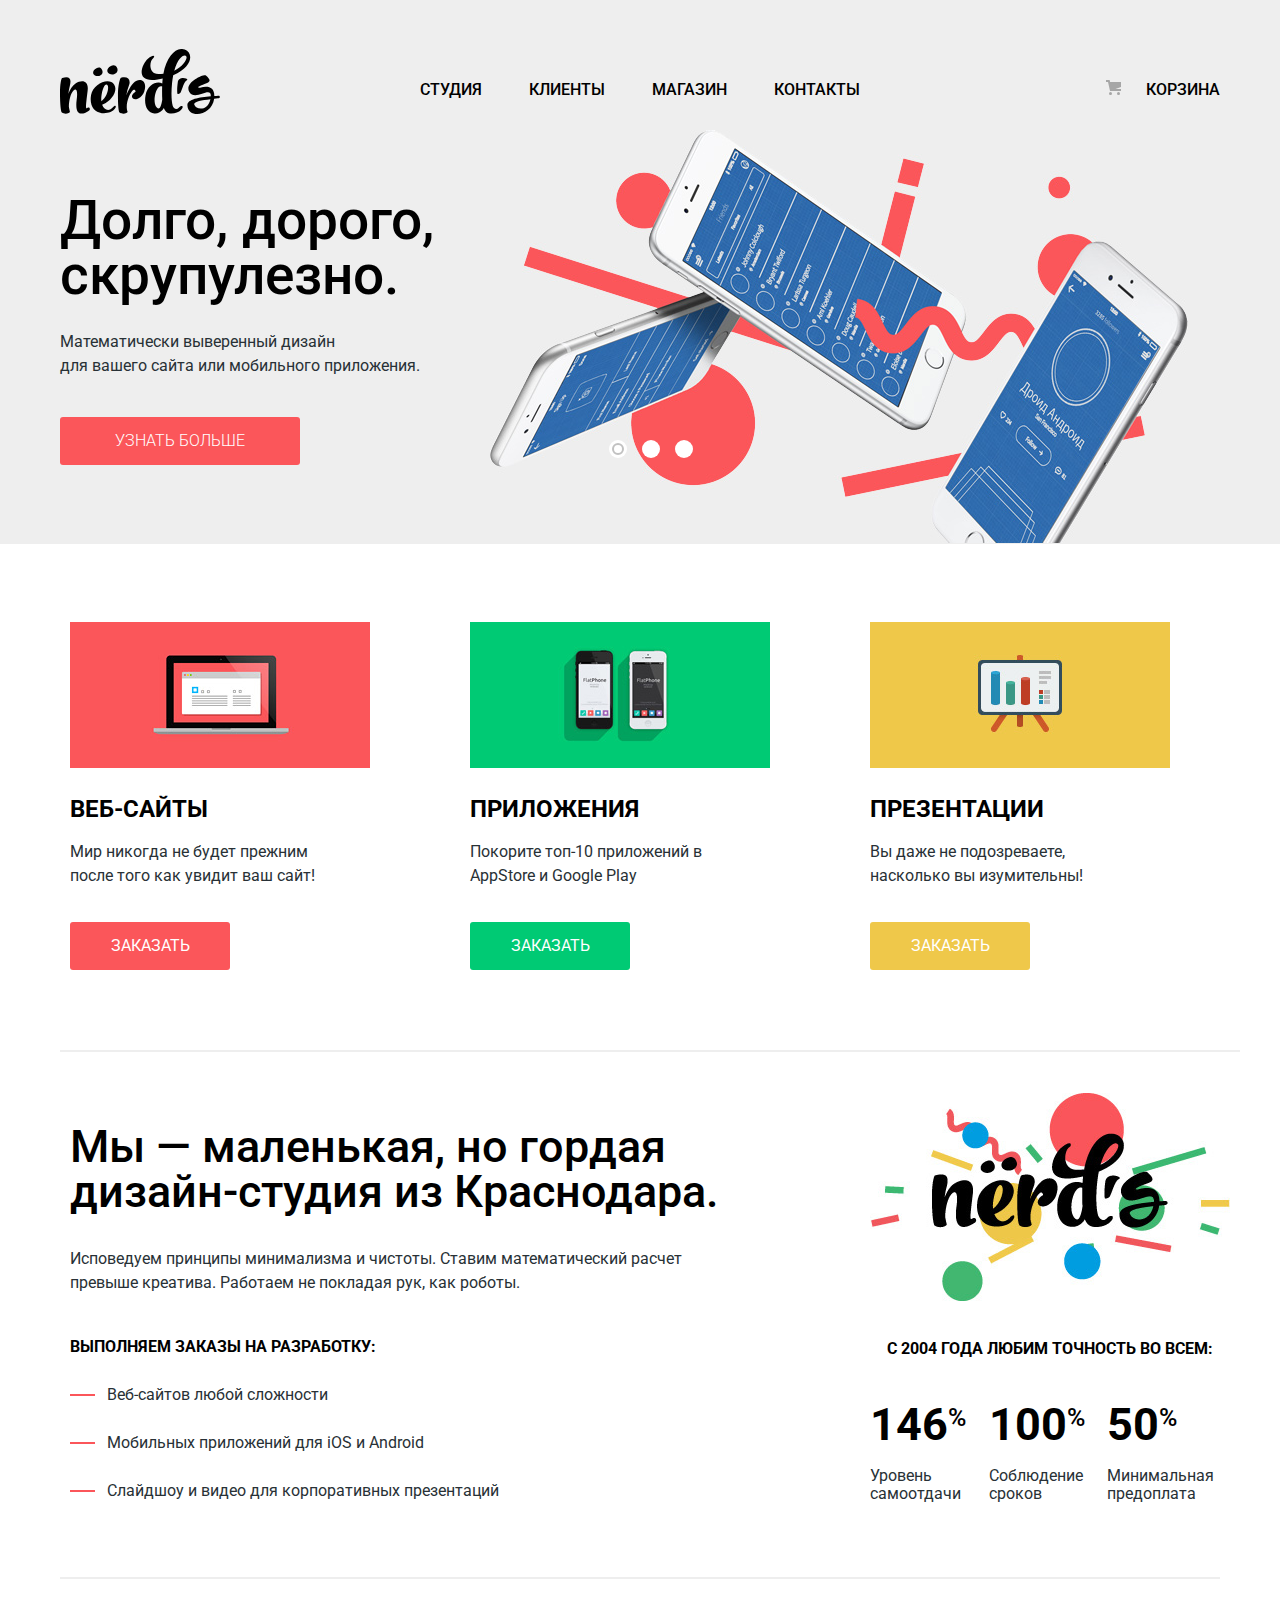
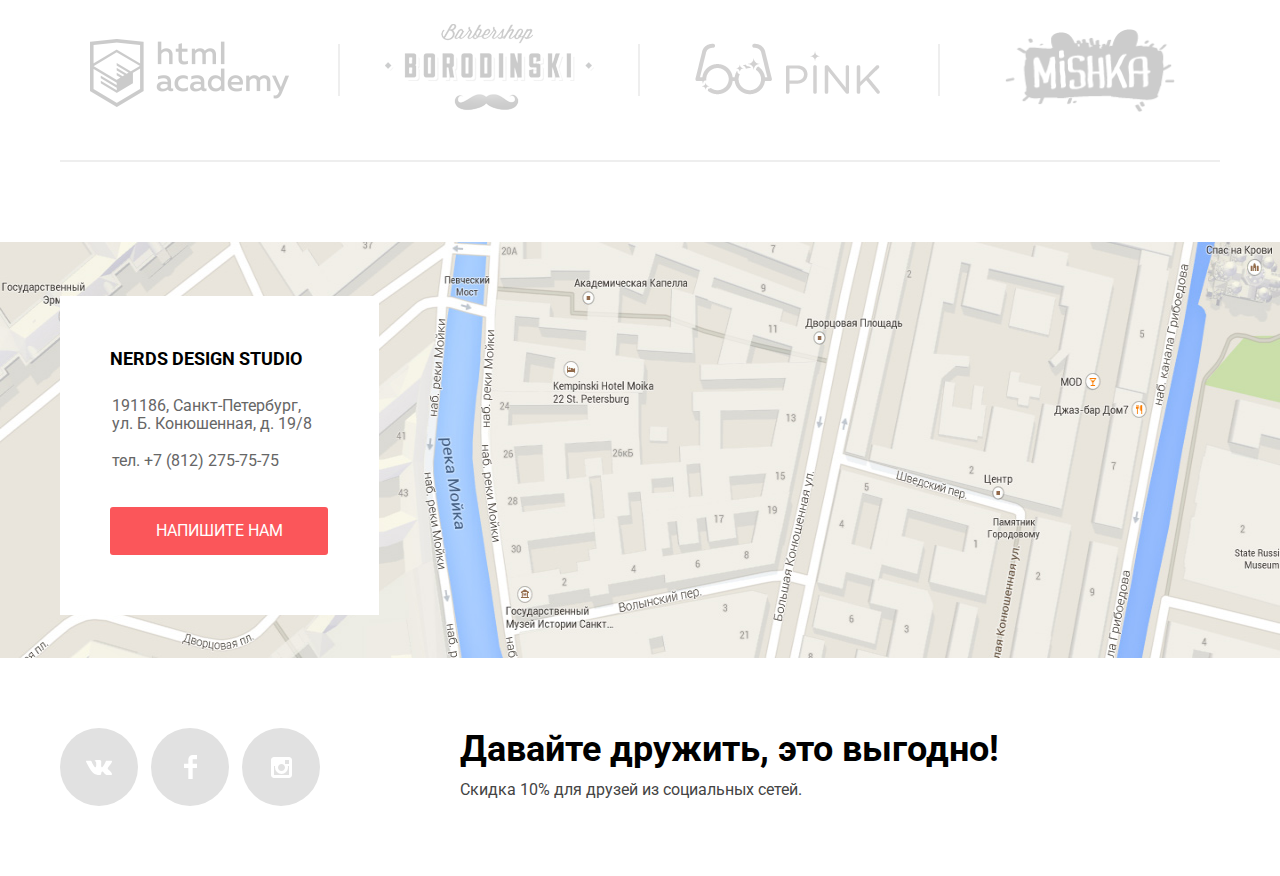
==== commit bd7009cc: "изменила слайдер, добавила возможность добавления контента" ====
--- a/index.html
+++ b/index.html
@@ -35,55 +35,34 @@
           </ul>
         </nav>
         <section class="preview">
-          <h2 class="visually-hidden">Наши принципы</h2>
-          <div class="container-slider container">
-            <input type="radio" id="btn-first" name="toggle" checked>
-            <input type="radio" id="btn-second" name="toggle">
-            <input type="radio" id="btn-third" name="toggle">
+          <div class="container">
+            <h2 class="visually-hidden">Наши принципы</h2>
+            <input class="visually-hidden" type="radio" id="btn-first" name="toggle" checked>
+            <input class="visually-hidden" type="radio" id="btn-second" name="toggle">
+            <input class="visually-hidden" type="radio" id="btn-third" name="toggle">
             <div class="container-slider-controls">
-              <label for="btn-first"></label>
-              <label for="btn-second"></label>
-              <label for="btn-third"></label>
+              <label class="slider-controls-item slider-controls-item--1" for="btn-first">Слайд 1</label>
+              <label class="slider-controls-item slider-controls-item--2" for="btn-second">Слайд 2</label>
+              <label class="slider-controls-item slider-controls-item--3" for="btn-third">Слайд 3</label>
             </div>
-            <div class="slider-items">
-              <div class="slider-item">
-                <section class="features">
-                  <div class="slide-wrapper">
-                    <h3 class="features-header">Долго, дорого, скрупулезно.</h3>
-                    <p class="text text-slider">Математически выверенный дизайн <br> для вашего сайта или мобильного
+            <ul class="slider-list">
+              <li class="slider-item">
+                <h3 class="features-header">Долго, дорого, скрупулезно.</h3>
+                <p class="text text-slider">Математически выверенный дизайн <br> для вашего сайта или мобильного
                     приложения.</p>
-                    <a class="button slider-button" href="#">Узнать больше</a>
-                  </div>
-                  <div class="slide-img-wrapper">
-                    <img src="img/slide1.jpg" width="698" height="413" alt="Картинка первого слайда">
-                  </div>
-                </section>
-              </div>
-              <div class="slider-item">
-                <section class="features">
-                  <div class="slide-wrapper">
-                    <h3 class="features-header">Любим математику как никто другой</h3>
-                    <p class="text">Никакого креатива, только математические формулы для расчета идеальных пропорций.</p>
-                    <a class="button slider-button" href="#">Узнать больше</a>
-                  </div>
-                  <div class="slide-img-wrapper">
-                    <img src="img/slide2.jpg" width="649" height="430" alt="Картинка второго слайда">
-                  </div>
-                </section>
-              </div>
-              <div class="slider-item">
-                <section class="features">
-                  <div class="slide-wrapper">
-                    <h3 class="features-header">Только ночь, только хардкор</h3>
-                    <p class="text">Работать днем, как все? Мы против этого. Ближе к полуночи работа только начинается.</p>
-                    <a class="button slider-button" href="#">Узнать больше</a>
-                  </div>
-                  <div class="slide-img-wrapper">
-                    <img src="img/slide3.jpg" width="759" height="411" alt="Картинка третьего слайда">
-                  </div>
-                </section>
-              </div>
-            </div>
+                <a class="button slider-button" href="#">Узнать больше</a>
+              </li>
+              <li class="slider-item">
+                <h3 class="features-header">Любим математику как никто другой</h3>
+                <p class="text">Никакого креатива, только математические формулы для расчета идеальных пропорций.</p>
+                <a class="button slider-button" href="#">Узнать больше</a>
+              </li>
+              <li class="slider-item">
+                <h3 class="features-header">Только ночь, только хардкор</h3>
+                <p class="text">Работать днем, как все? Мы против этого. Ближе к полуночи работа только начинается.</p>
+                <a class="button slider-button" href="#">Узнать больше</a>
+              </li>
+            </ul>
           </div>
         </section>
       </div>
--- a/css/style.css
+++ b/css/style.css
@@ -151,36 +151,27 @@
   background-position: 0 0;
 }
 
-.container-slider {
+.preview {
   position: relative;
 
-  width: 1160px;
-  min-height: 428px;
-}
-
-.container-slider input[type="radio"] {
-  position: absolute;
+  background-color: #eeeeee;
+}
+
+.container-slider-controls {
+  position: absolute;
+  bottom: 104px;
+  left: 50%;
   z-index: 100;
 
-  opacity: 0;
-}
-
-.container-slider-controls {
-  position: absolute;
-  bottom: 98px;
-  left: 50%;
-  z-index: 1000;
-
-  display: -webkit-box;
-  display: -ms-flexbox;
-  display: flex;
-  justify-content: space-between;
-  width: 88px;
+  width: 160px;
   height: 18px;
-  margin-left: -44px;
-
-  -webkit-box-pack: justify;
-  -ms-flex-pack: justify;
+
+  font-size: 0;
+  text-align: center;
+
+  -webkit-transform: translateX(-50%);
+      -ms-transform: translateX(-50%);
+          transform: translateX(-50%);
 }
 
 .container-slider-controls label {
@@ -189,88 +180,93 @@
   display: inline-block;
   width: 18px;
   height: 18px;
-
-  vertical-align: top;
-
-  background-color: #ffffff;
+  margin-right: 15px;
+
   border-radius: 50%;
   cursor: pointer;
 }
 
-#btn-first:checked ~ .container-slider-controls label[for="btn-first"]::after,
-#btn-second:checked ~ .container-slider-controls label[for="btn-second"]::after,
-#btn-third:checked ~ .container-slider-controls label[for="btn-third"]::after {
+.container-slider-controls label::after {
   content: "";
   position: absolute;
-  top: 5px;
-  left: 5px;
-
-  width: 4px;
-  height: 4px;
-
-  background-color: #ffffff;
+  top: 18px;
+  left: 18px;
+  z-index: 1;
+
+  width: 18px;
+  height: 18px;
+
+  background: #ffffff;
+  border-radius: 50%;
+}
+
+.slider-list {
+  margin: 0;
+  padding: 0;
+
+  list-style: none;
+}
+
+.slider-item {
+  display: none;
+  margin-left: -10px;
+  padding: 0;
+  padding-top: 75px;
+  padding-bottom: 79px;
+}
+
+.slider-item:nth-child(1) {
+  background-image: url("../img/slide1.jpg");
+  background-repeat: no-repeat;
+  background-position: 91% 90%;
+}
+
+.slider-item:nth-child(2) {
+  background-image: url("../img/slide2.jpg");
+  background-repeat: no-repeat;
+  background-position: 100% 0;
+}
+
+.slider-item:nth-child(3) {
+  background-image: url("../img/slide3.jpg");
+  background-repeat: no-repeat;
+  background-position: 100% 0;
+}
+
+#btn-first:checked ~ .slider-list .slider-item:nth-child(1) {
+  display: block;
+}
+
+#btn-second:checked ~ .slider-list .slider-item:nth-child(2) {
+  display: block;
+}
+
+#btn-third:checked ~ .slider-list .slider-item:nth-child(3) {
+  display: block;
+}
+
+#btn-first:checked ~ .container-slider-controls .slider-controls-item--1::before,
+#btn-second:checked ~ .container-slider-controls .slider-controls-item--2::before,
+#btn-third:checked ~ .container-slider-controls .slider-controls-item--3::before {
+  content: "";
+  position: absolute;
+  top: 96%;
+  left: 96%;
+  z-index: 2;
+
+  width: 8px;
+  height: 8px;
+  margin: 4px;
+
+  background-color: inherit;
   border: 2px solid #c1c1c1;
   border-radius: 50%;
 }
 
-.slider-item {
-  position: absolute;
-  top: 0;
-  left: 0;
-
-  display: none;
-  width: 100%;
-  height: 100%;
-}
-
-.features {
-  position: relative;
-
-  display: -webkit-box;
-  display: -ms-flexbox;
-  display: flex;
-  width: 100%;
-  height: 100%;
-}
-
-.slide-wrapper {
-  position: absolute;
-  top: 0;
-  z-index: 2;
-
-  width: 530px;
-  padding-top: 73px;
-}
-
-.slide-img-wrapper {
-  position: absolute;
-  top: 5px;
-  right: 20px;
-  left: 400px;
-  z-index: 0;
-
-  display: -webkit-box;
-  display: -ms-flexbox;
-  display: flex;
-  justify-content: center;
-  align-items: center;
-  width: 760px;
-  min-height: 430px;
-
-  -webkit-box-align: center;
-  -webkit-box-pack: center;
-  -ms-flex-align: center;
-  -ms-flex-pack: center;
-}
-
-#btn-first:checked ~ .slider-items .slider-item:nth-child(1),
-#btn-second:checked ~ .slider-items .slider-item:nth-child(2),
-#btn-third:checked ~ .slider-items .slider-item:nth-child(3) {
-  display: block;
-}
-
 .features-header {
-  margin: 0;
+  max-width: 600px;
+  margin: 0;
+  margin-bottom: 27px;
 
   font-weight: 500;
   font-size: 55px;
@@ -287,12 +283,12 @@
   color: #283136;
 }
 
-.slider-item h3 {
-  margin-bottom: 27px;
-}
-
-.slider-item p {
-  margin-bottom: 40px;
+.slider-item p:nth-child(2) {
+  max-width: 430px;
+  margin: 0;
+  margin-bottom: 39px;
+
+  color: #283136;
 }
 
 .button {
@@ -865,10 +861,16 @@
 }
 
 .caption-catalog {
+  margin: 0;
+  margin-bottom: 27px;
   padding-top: 73px;
   padding-bottom: 110px;
 
+  font-weight: 500;
+  font-size: 55px;
+  line-height: 55px;
   text-align: center;
+  color: #000000;
 
   background-color: #eeeeee;
 }
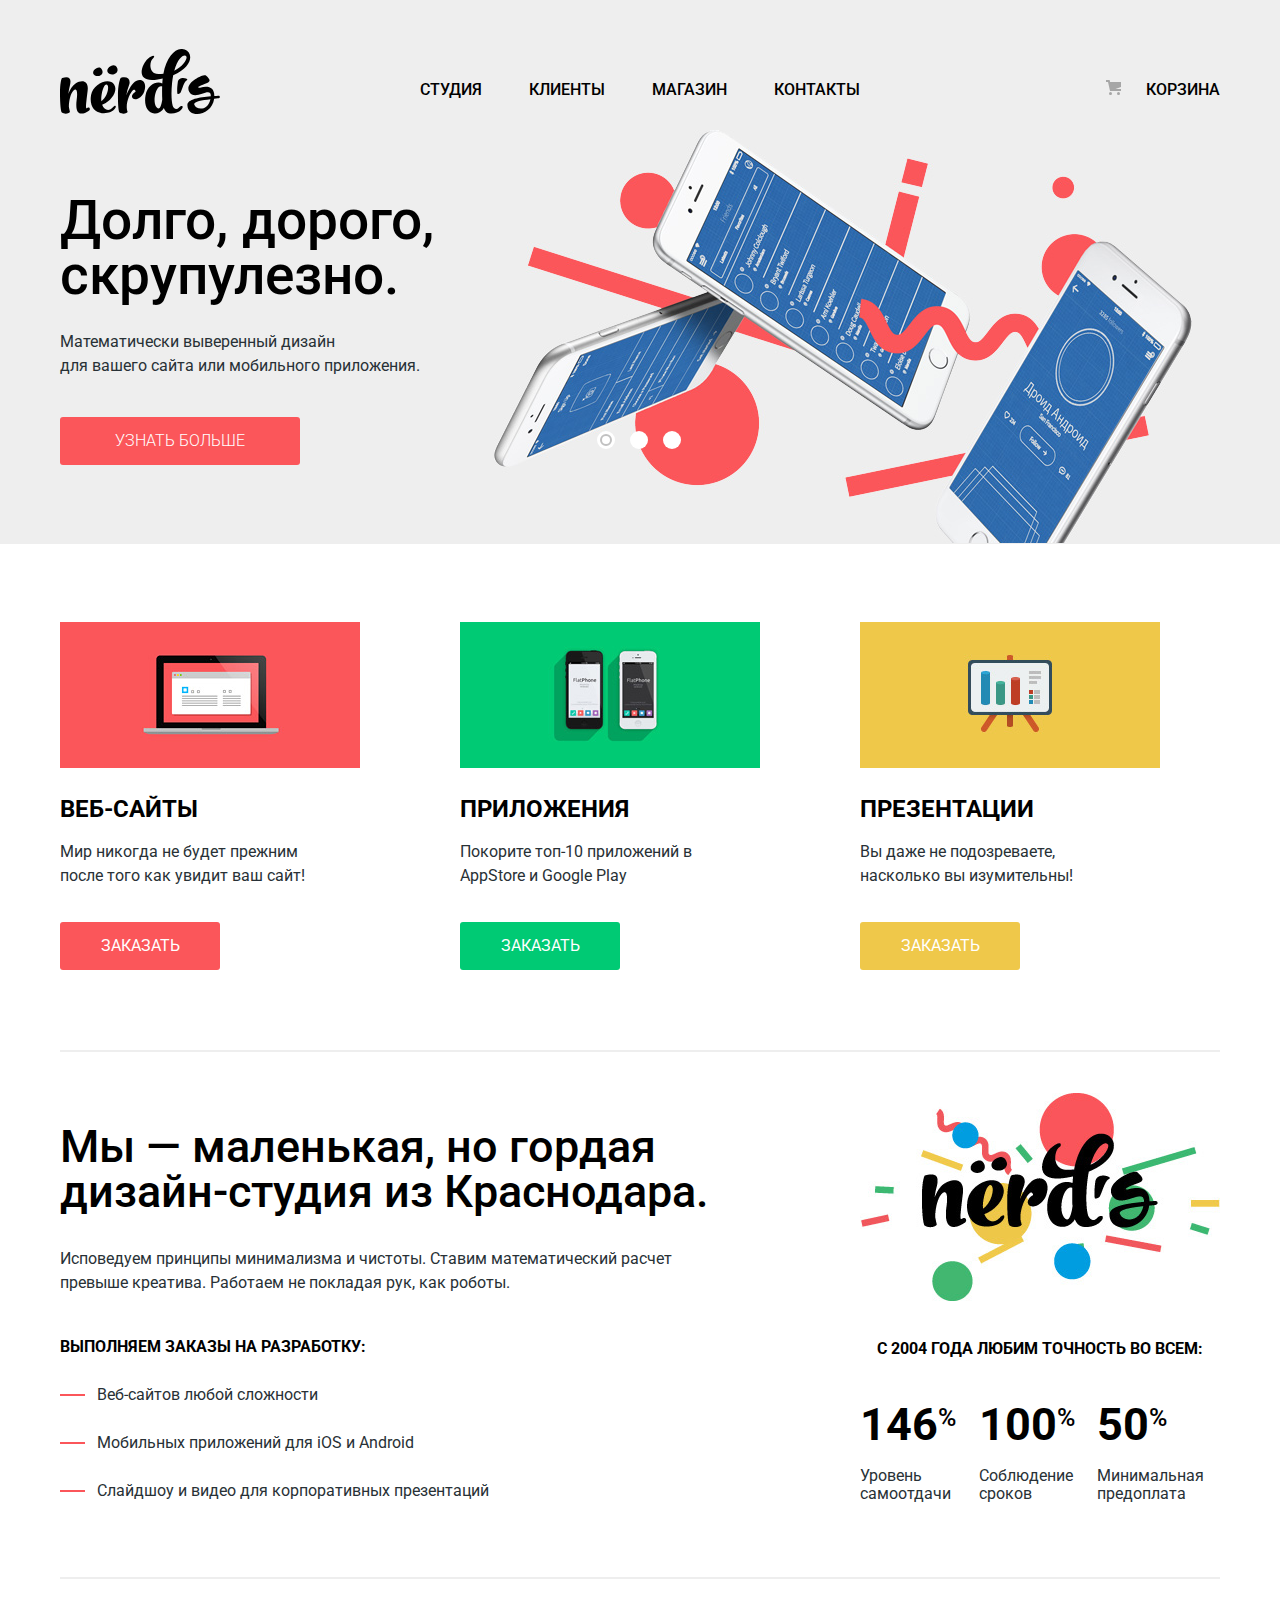
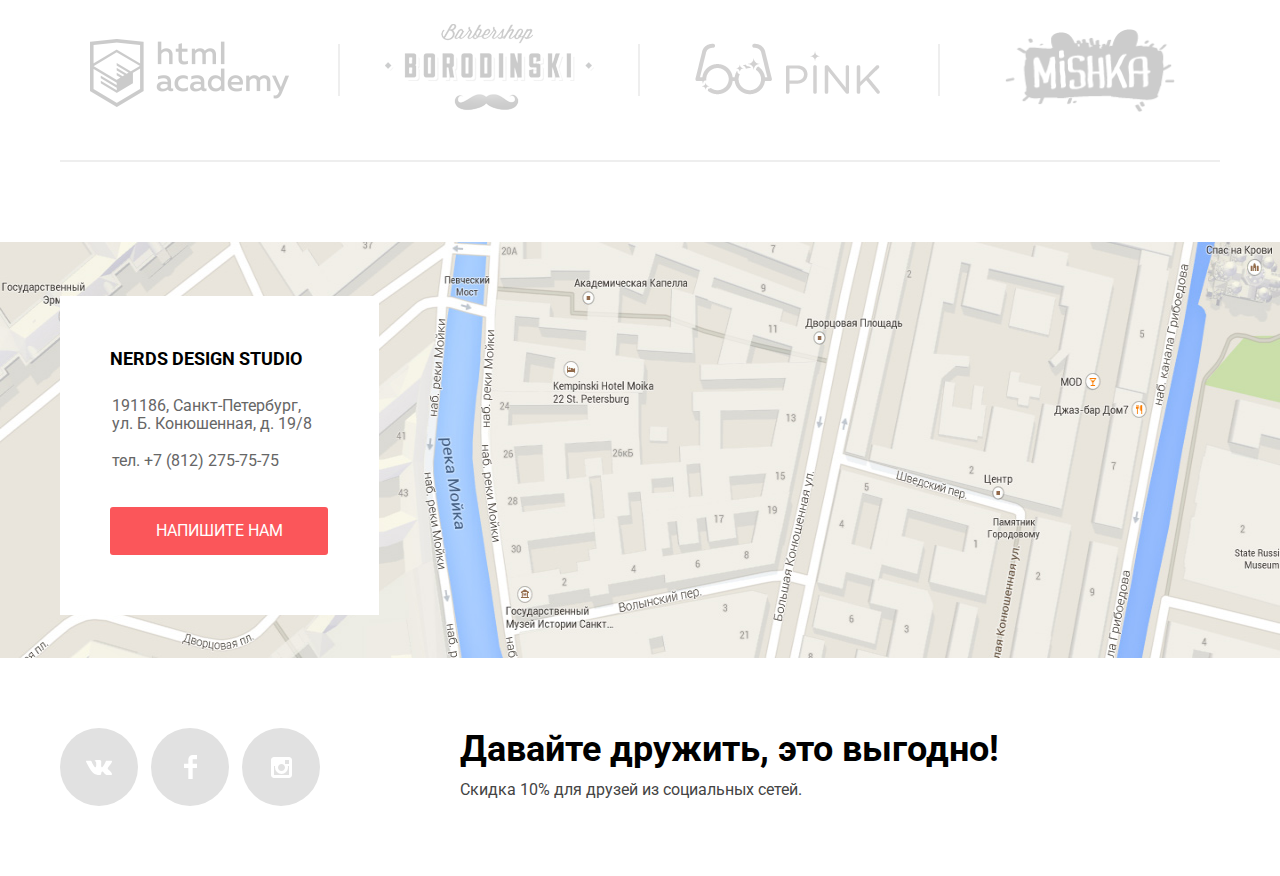
==== commit 2236492c: "выравнивание по ширине" ====
--- a/index.html
+++ b/index.html
@@ -35,42 +35,40 @@
           </ul>
         </nav>
         <section class="preview">
-          <div class="container">
-            <h2 class="visually-hidden">Наши принципы</h2>
-            <input class="visually-hidden" type="radio" id="btn-first" name="toggle" checked>
-            <input class="visually-hidden" type="radio" id="btn-second" name="toggle">
-            <input class="visually-hidden" type="radio" id="btn-third" name="toggle">
-            <div class="container-slider-controls">
-              <label class="slider-controls-item slider-controls-item--1" for="btn-first">Слайд 1</label>
-              <label class="slider-controls-item slider-controls-item--2" for="btn-second">Слайд 2</label>
-              <label class="slider-controls-item slider-controls-item--3" for="btn-third">Слайд 3</label>
-            </div>
-            <ul class="slider-list">
-              <li class="slider-item">
-                <h3 class="features-header">Долго, дорого, скрупулезно.</h3>
-                <p class="text text-slider">Математически выверенный дизайн <br> для вашего сайта или мобильного
-                    приложения.</p>
-                <a class="button slider-button" href="#">Узнать больше</a>
-              </li>
-              <li class="slider-item">
-                <h3 class="features-header">Любим математику как никто другой</h3>
-                <p class="text">Никакого креатива, только математические формулы для расчета идеальных пропорций.</p>
-                <a class="button slider-button" href="#">Узнать больше</a>
-              </li>
-              <li class="slider-item">
-                <h3 class="features-header">Только ночь, только хардкор</h3>
-                <p class="text">Работать днем, как все? Мы против этого. Ближе к полуночи работа только начинается.</p>
-                <a class="button slider-button" href="#">Узнать больше</a>
-              </li>
-            </ul>
+          <h2 class="visually-hidden">Наши принципы</h2>
+          <input class="visually-hidden" type="radio" id="btn-first" name="toggle" checked>
+          <input class="visually-hidden" type="radio" id="btn-second" name="toggle">
+          <input class="visually-hidden" type="radio" id="btn-third" name="toggle">
+          <div class="container-slider-controls">
+            <label class="slider-controls-item slider-controls-item--1" for="btn-first">Слайд 1</label>
+            <label class="slider-controls-item slider-controls-item--2" for="btn-second">Слайд 2</label>
+            <label class="slider-controls-item slider-controls-item--3" for="btn-third">Слайд 3</label>
           </div>
+          <ul class="slider-list">
+            <li class="slider-item">
+              <h3 class="features-header">Долго, дорого, скрупулезно.</h3>
+              <p class="text text-slider">Математически выверенный дизайн <br> для вашего сайта или мобильного
+              приложения.</p>
+              <a class="button slider-button" href="#">Узнать больше</a>
+            </li>
+            <li class="slider-item">
+              <h3 class="features-header">Любим математику как никто другой</h3>
+              <p class="text">Никакого креатива, только математические формулы для расчета идеальных пропорций.</p>
+              <a class="button slider-button" href="#">Узнать больше</a>
+            </li>
+            <li class="slider-item">
+              <h3 class="features-header">Только ночь, только хардкор</h3>
+              <p class="text">Работать днем, как все? Мы против этого. Ближе к полуночи работа только начинается.</p>
+              <a class="button slider-button" href="#">Узнать больше</a>
+            </li>
+          </ul>
         </section>
       </div>
     </header>
     <main>
       <h1 class="visually-hidden">Дизайн-студия Nerd's</h1>
       <div class="container">
-        <section class="cards-wrapper container">
+        <section class="cards-wrapper">
           <h2 class="visually-hidden">Наши работы</h2>
           <ul class="cards-wrapper-list">
             <li class="cards-wrapper-item">
@@ -99,7 +97,7 @@
             </li>
           </ul>
         </section>
-        <section class="about-us container">
+        <section class="about-us">
           <h2 class="visually-hidden">О нас</h2>
           <div class="about-us-left">
             <h3>Мы &#8212; маленькая, но гордая дизайн-студия из Краснодара.</h3>
--- a/css/style.css
+++ b/css/style.css
@@ -43,8 +43,8 @@
 .container {
   width: 1160px;
   margin: 0 auto;
-  padding-right: 10px;
-  padding-left: 10px;
+  padding-right: 20px;
+  padding-left: 20px;
 }
 
 .main-header,
@@ -67,6 +67,7 @@
   display: -webkit-box;
   display: -ms-flexbox;
   display: flex;
+  flex-wrap: wrap;
   margin: 0;
   margin-left: 200px;
   padding: 0;
@@ -153,14 +154,15 @@
 
 .preview {
   position: relative;
+  padding-left: 10px;
 
   background-color: #eeeeee;
 }
 
 .container-slider-controls {
   position: absolute;
-  bottom: 104px;
-  left: 50%;
+  bottom: 113px;
+  left: 49%;
   z-index: 100;
 
   width: 160px;
@@ -218,7 +220,7 @@
 .slider-item:nth-child(1) {
   background-image: url("../img/slide1.jpg");
   background-repeat: no-repeat;
-  background-position: 91% 90%;
+  background-position: 94% 90%;
 }
 
 .slider-item:nth-child(2) {
@@ -862,7 +864,6 @@
 
 .caption-catalog {
   margin: 0;
-  margin-bottom: 27px;
   padding-top: 73px;
   padding-bottom: 110px;
 
@@ -1384,7 +1385,7 @@
           box-sizing: border-box;
   width: 360px;
   min-height: 231px;
-  padding: 0 80px;
+  padding: 0px;
 
   background-color: #eeeeee;
 }
@@ -1410,7 +1411,7 @@
   max-height: 300px;
   margin: 0 auto;
   margin-bottom: 30px;
-  overflow-y: auto;
+  overflow: auto;
 
   font-weight: 400;
   font-size: 16px;
